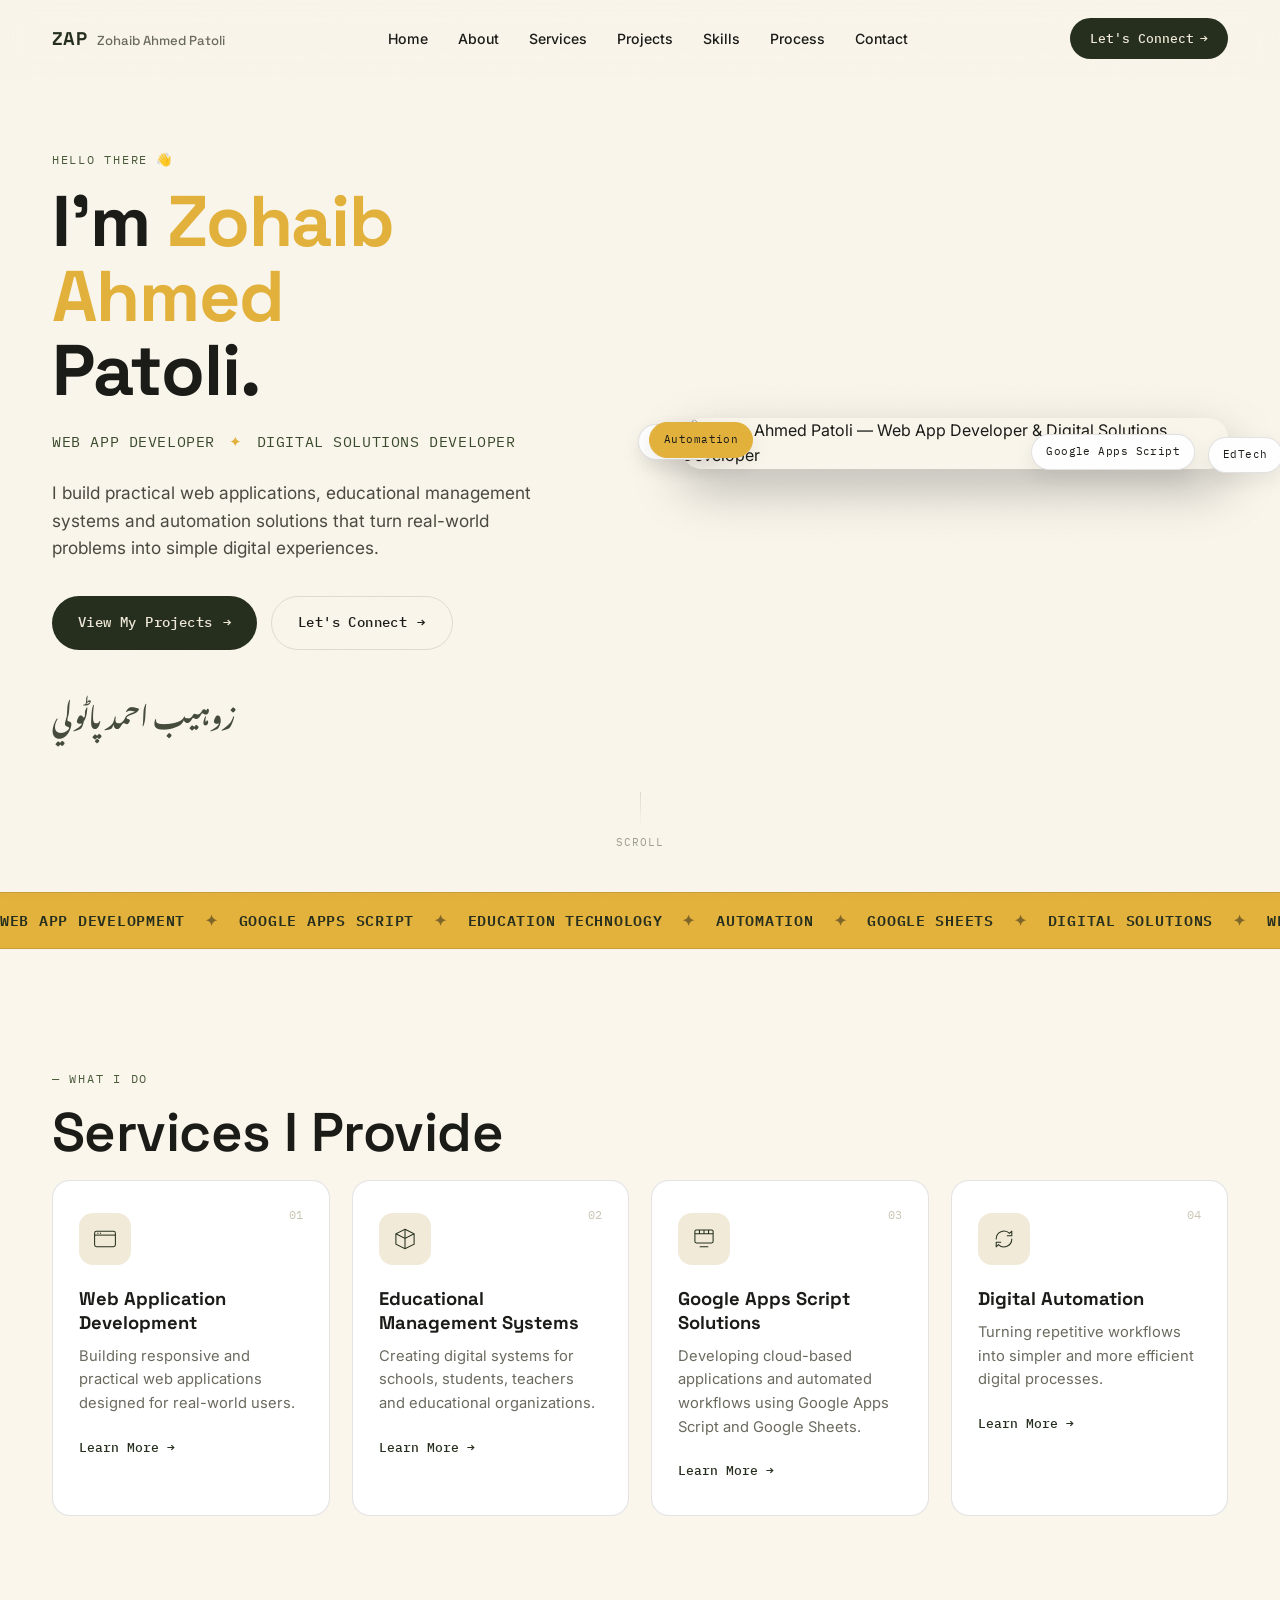
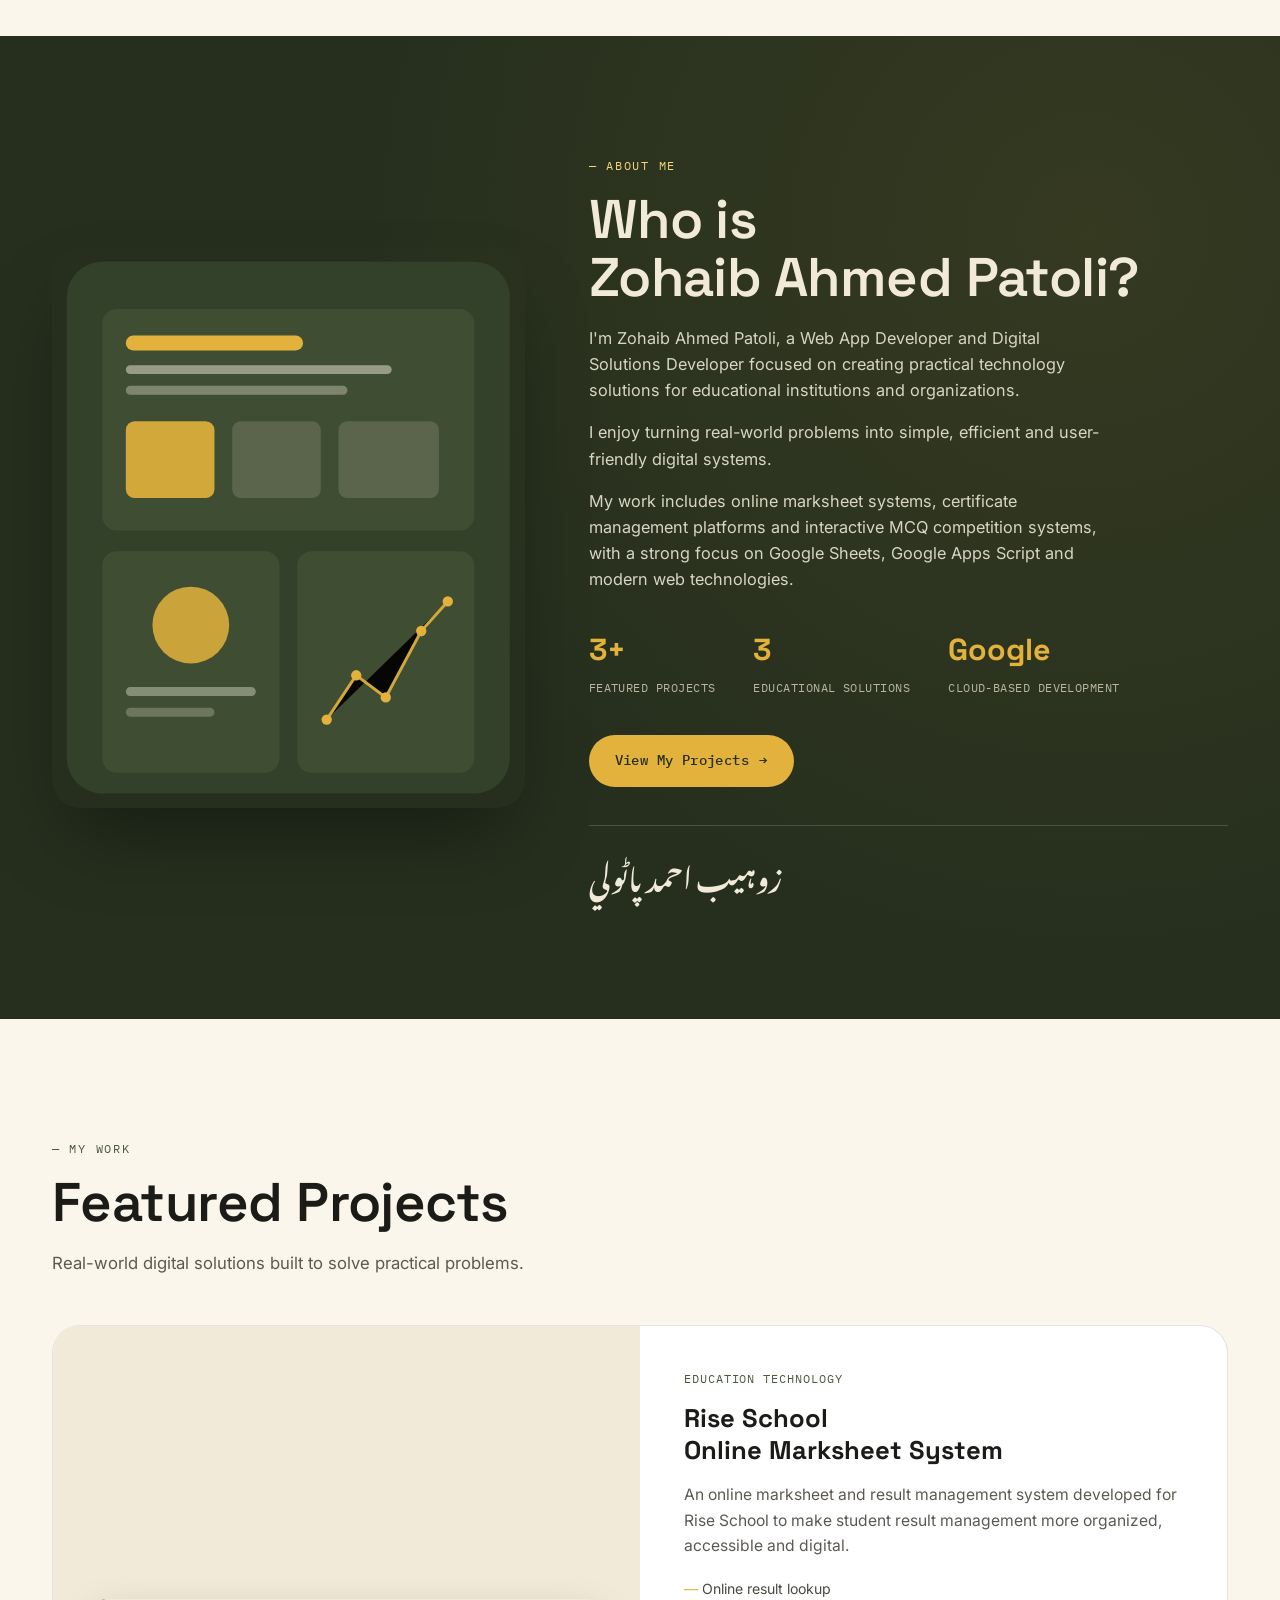
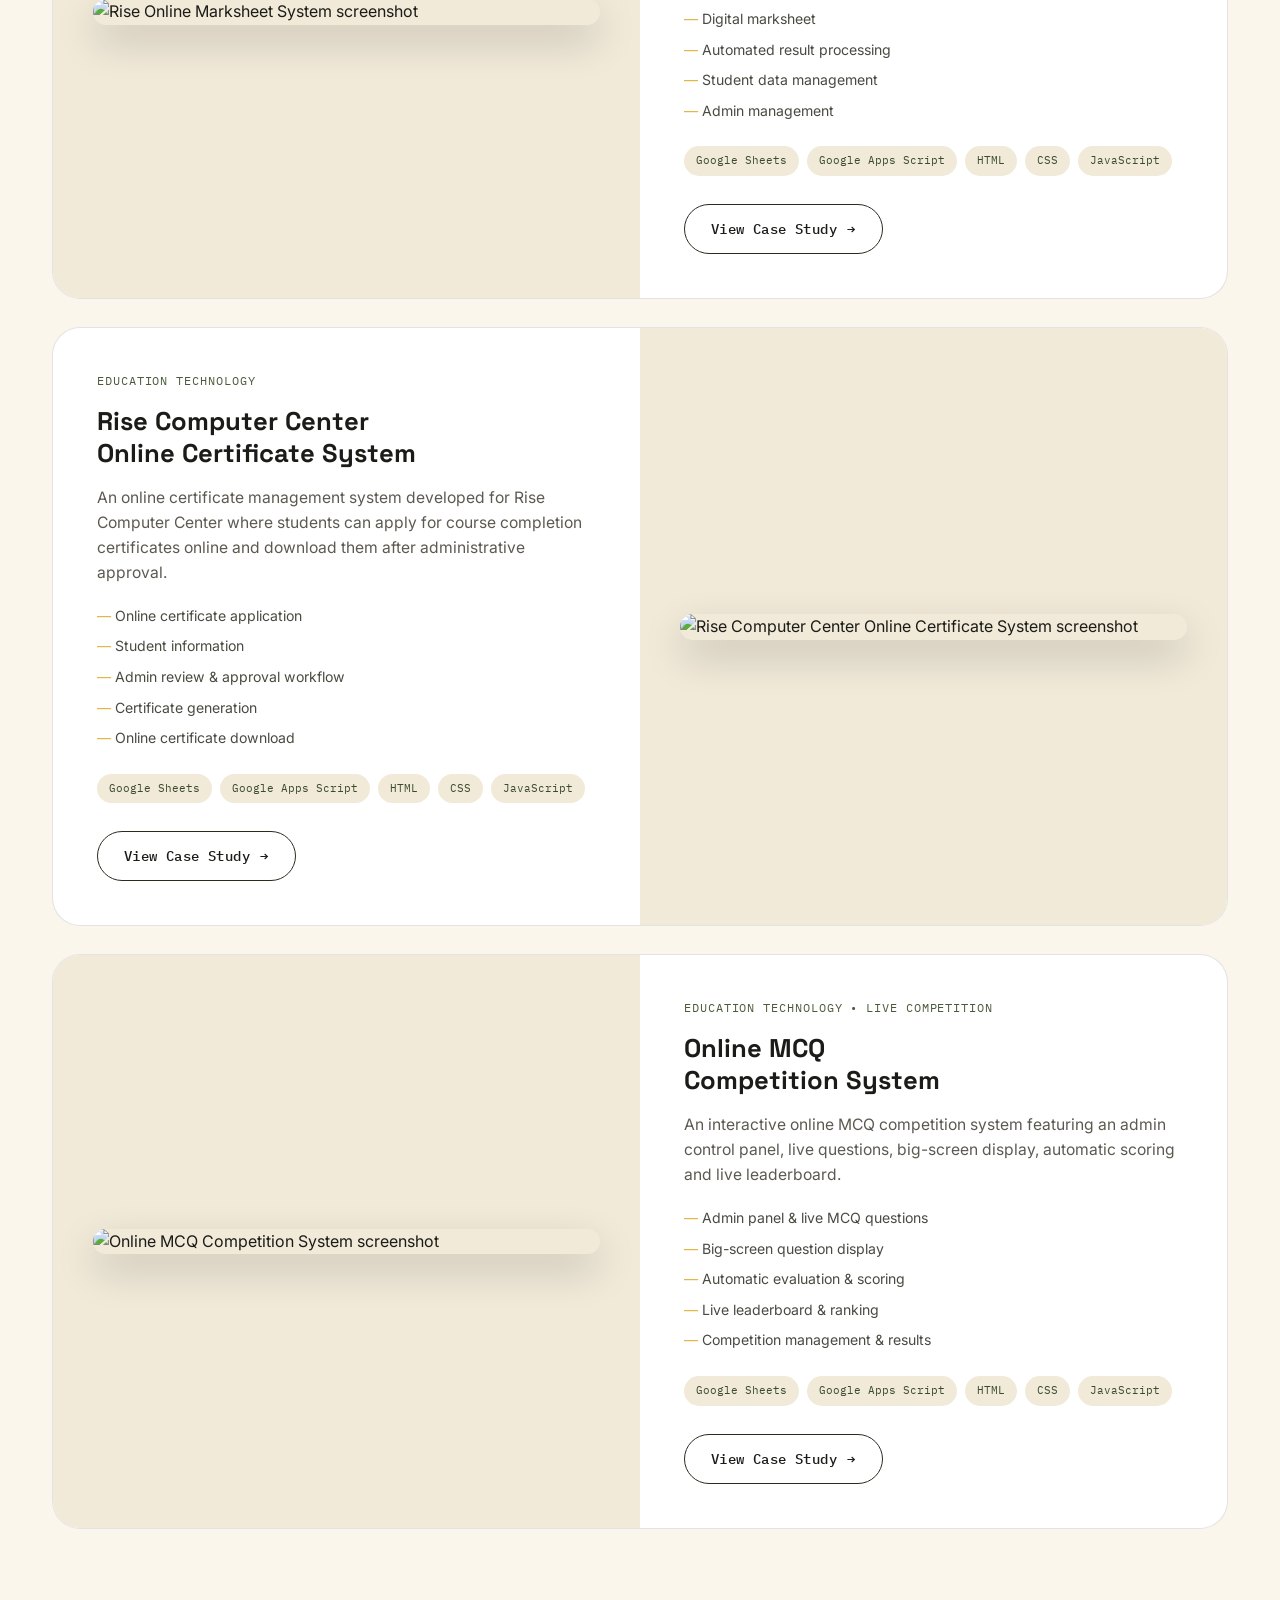
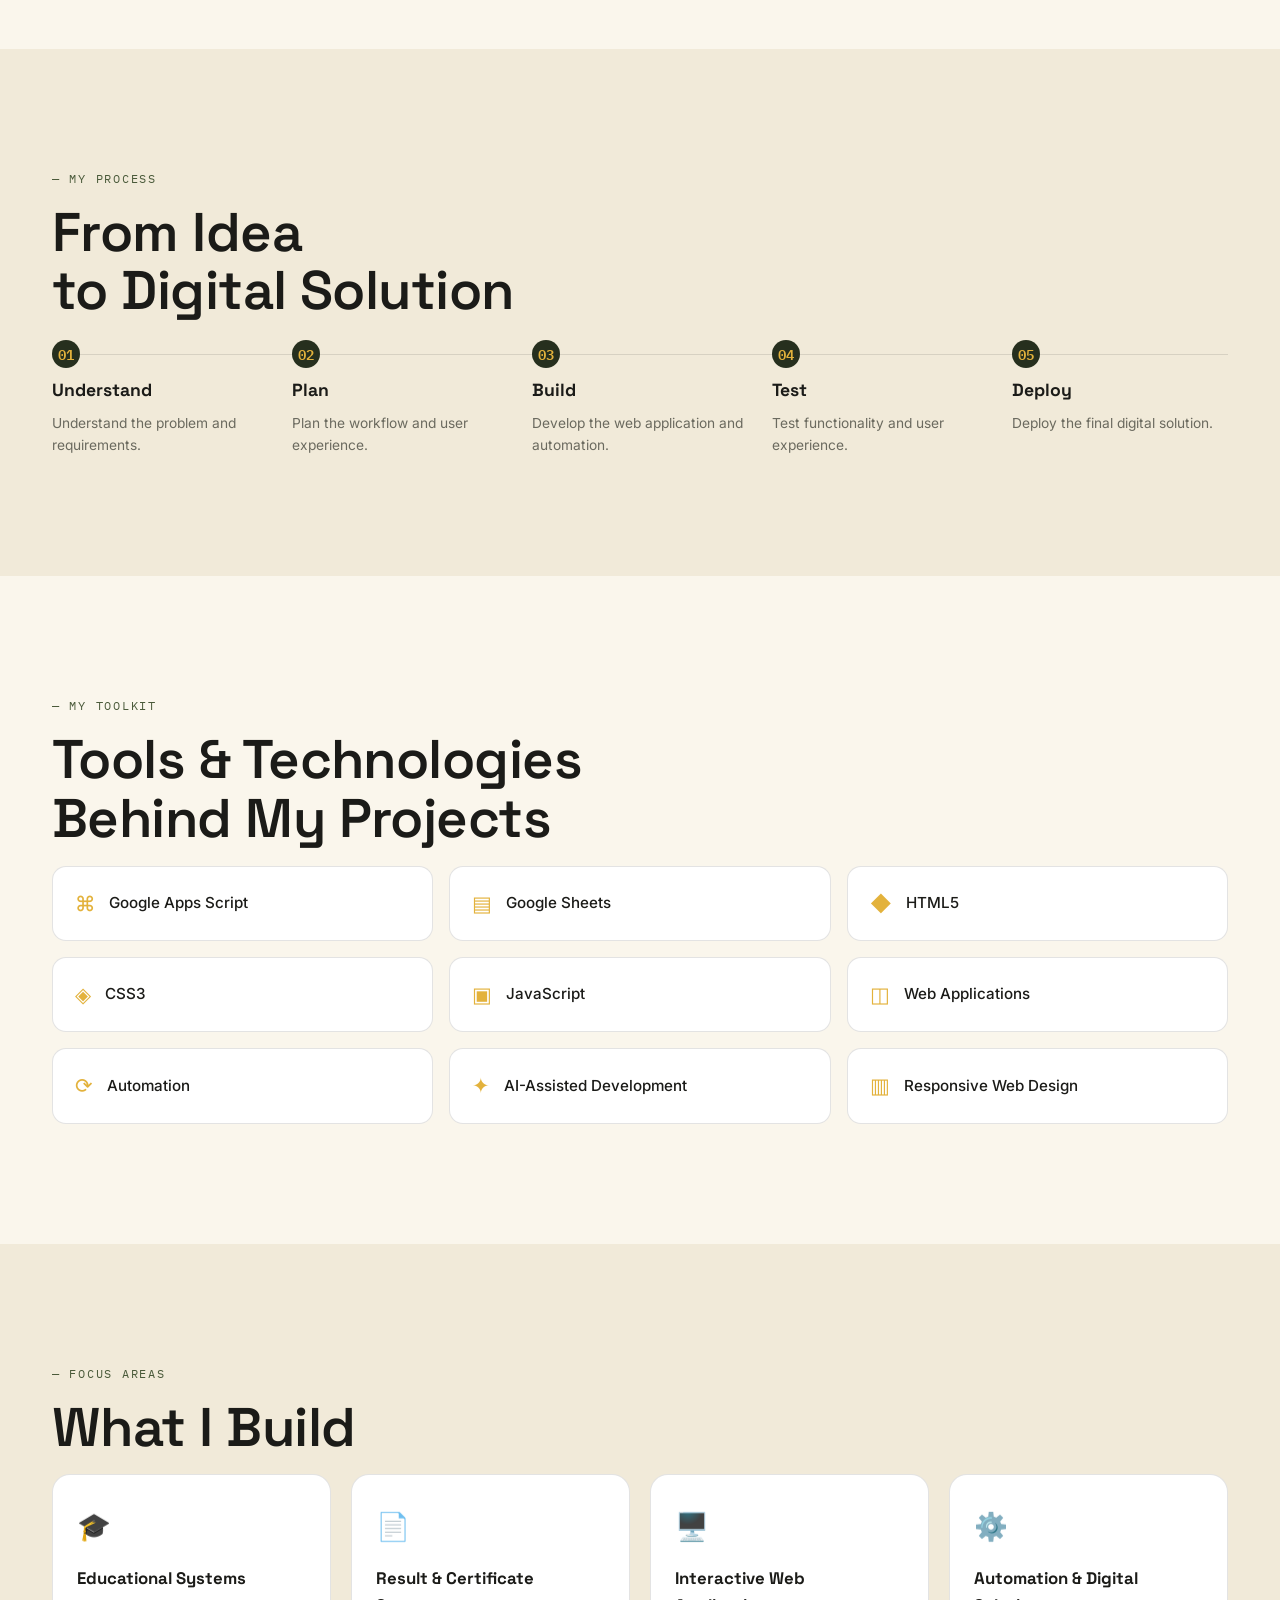
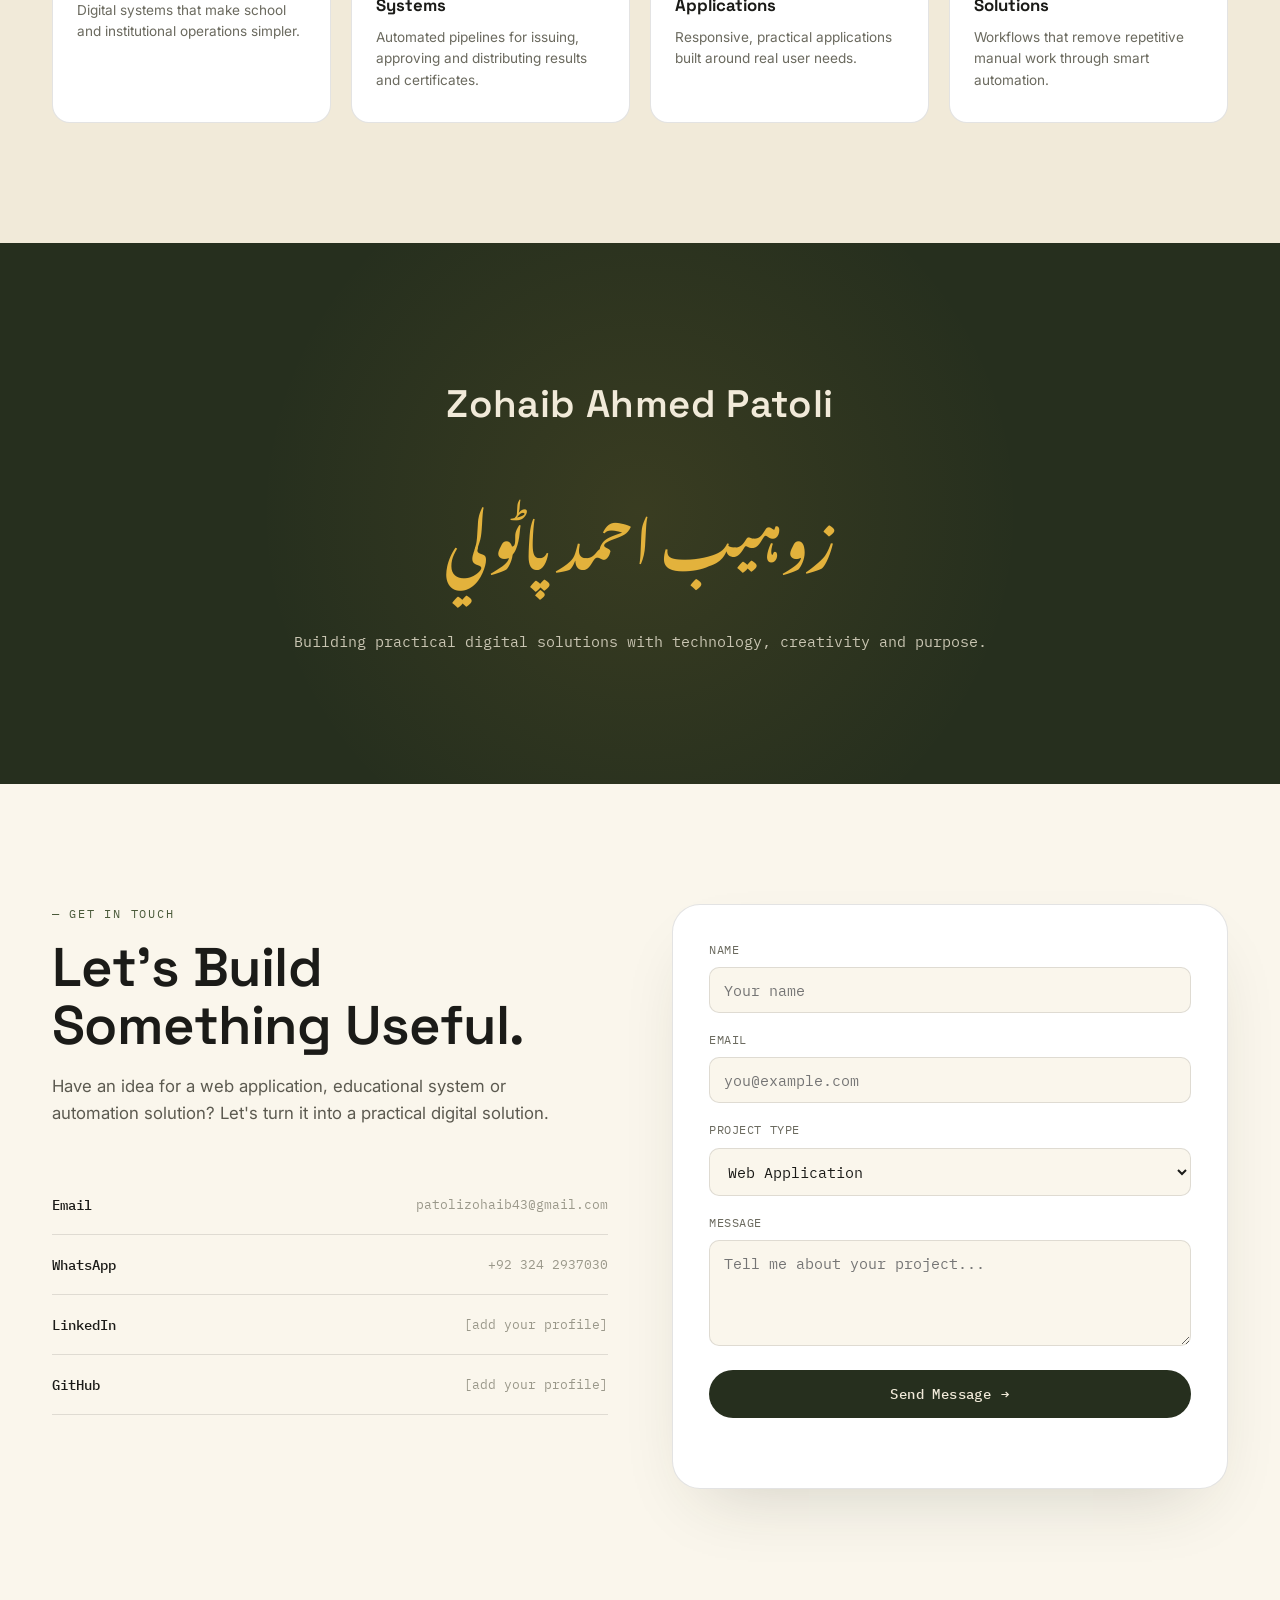
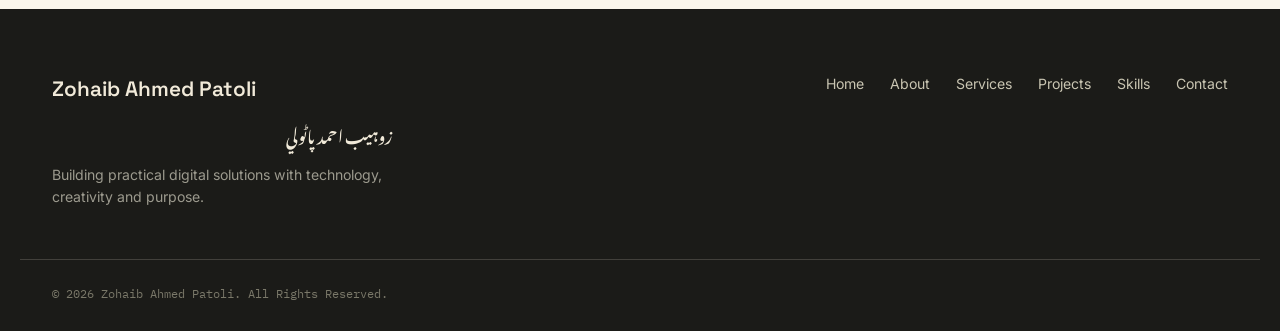
==== index-4.html @ 550f015f "Add files via upload" ====
<!DOCTYPE html>
<html lang="en">
<head>
<meta charset="UTF-8">
<meta name="viewport" content="width=device-width, initial-scale=1.0">
<title>Zohaib Ahmed Patoli | Web App Developer &amp; Digital Solutions</title>
<meta name="description" content="Portfolio of Zohaib Ahmed Patoli — Web App Developer specializing in Google Apps Script, Google Sheets, automation and practical educational digital solutions.">
<meta property="og:title" content="Zohaib Ahmed Patoli | Web App Developer & Digital Solutions">
<meta property="og:description" content="Practical web applications, educational management systems and automation solutions.">
<meta property="og:type" content="website">
<link rel="icon" href="data:image/svg+xml,<svg xmlns=%22http://www.w3.org/2000/svg%22 viewBox=%220 0 100 100%22><rect width=%22100%22 height=%22100%22 rx=%2222%22 fill=%22%23262F1E%22/><text x=%2250%22 y=%2266%22 font-size=%2250%22 fill=%22%23E3B23C%22 text-anchor=%22middle%22 font-family=%22Georgia%22>Z</text></svg>">
<link rel="preconnect" href="https://fonts.googleapis.com">
<link rel="preconnect" href="https://fonts.gstatic.com" crossorigin>
<link href="https://fonts.googleapis.com/css2?family=Space+Grotesk:wght@400;500;600;700&family=Inter:wght@400;500;600;700&family=IBM+Plex+Mono:wght@400;500;600&family=Noto+Nastaliq+Urdu:wght@400;600;700&display=swap" rel="stylesheet">
<link rel="stylesheet" href="styles.css">
</head>
<body>

<div class="grain"></div>
<div class="cursor-dot" id="cursorDot"></div>

<!-- ============ NAV ============ -->
<nav class="nav" id="nav">
  <div class="nav-inner">
    <a href="#home" class="nav-logo">
      <span class="nav-logo-mark">ZAP</span>
      <span class="nav-logo-full">Zohaib&nbsp;Ahmed&nbsp;Patoli</span>
    </a>
    <ul class="nav-links" id="navLinks">
      <li><a href="#home">Home</a></li>
      <li><a href="#about">About</a></li>
      <li><a href="#services">Services</a></li>
      <li><a href="#projects">Projects</a></li>
      <li><a href="#skills">Skills</a></li>
      <li><a href="#process">Process</a></li>
      <li><a href="#contact">Contact</a></li>
    </ul>
    <a href="#contact" class="nav-cta">Let's Connect <span class="arrow">→</span></a>
    <button class="nav-burger" id="navBurger" aria-label="Open menu" aria-expanded="false">
      <span></span><span></span><span></span>
    </button>
  </div>
  <div class="nav-mobile" id="navMobile">
    <a href="#home">Home</a>
    <a href="#about">About</a>
    <a href="#services">Services</a>
    <a href="#projects">Projects</a>
    <a href="#skills">Skills</a>
    <a href="#process">Process</a>
    <a href="#contact">Contact</a>
    <a href="#contact" class="nav-mobile-cta">Let's Connect →</a>
  </div>
</nav>

<!-- ============ HERO ============ -->
<header class="hero" id="home">
  <div class="hero-inner">
    <div class="hero-left" data-reveal>
      <p class="eyebrow">Hello there <span class="wave">👋</span></p>
      <h1 class="hero-title">
        I'm <span class="hl">Zohaib</span> <span class="hl">Ahmed</span><br>
        Patoli.
      </h1>
      <p class="hero-role">
        <span>Web App Developer</span>
        <span class="dot">✦</span>
        <span>Digital Solutions Developer</span>
      </p>
      <p class="hero-desc">I build practical web applications, educational management systems and automation solutions that turn real-world problems into simple digital experiences.</p>

      <div class="hero-actions">
        <a href="#projects" class="btn btn-dark">View My Projects <span class="arrow">→</span></a>
        <a href="#contact" class="btn btn-ghost">Let's Connect <span class="arrow">→</span></a>
      </div>

      <div class="hero-signature">
        <span class="urdu">زوہیب احمد پاڻولي</span>
      </div>
    </div>

    <div class="hero-right" data-reveal>
      <div class="hero-visual" style="position:relative;">
        <img src="images/banner.jpg" alt="Zohaib Ahmed Patoli — Web App Developer &amp; Digital Solutions Developer"
             style="width:100%; height:auto; border-radius:20px; box-shadow:0 20px 50px rgba(0,0,0,0.25); display:block;">

        <span class="float-label fl-1">Web App</span>
        <span class="float-label fl-2">Automation</span>
        <span class="float-label fl-3">EdTech</span>
        <span class="float-label fl-4">Google Apps Script</span>
      </div>
    </div>
  </div>

  <div class="scroll-cue" aria-hidden="true">
    <span></span>
    <p>Scroll</p>
  </div>
</header>

<!-- ============ MARQUEE ============ -->
<div class="marquee">
  <div class="marquee-track">
    <span>WEB APP DEVELOPMENT</span><span class="sep">✦</span>
    <span>GOOGLE APPS SCRIPT</span><span class="sep">✦</span>
    <span>EDUCATION TECHNOLOGY</span><span class="sep">✦</span>
    <span>AUTOMATION</span><span class="sep">✦</span>
    <span>GOOGLE SHEETS</span><span class="sep">✦</span>
    <span>DIGITAL SOLUTIONS</span><span class="sep">✦</span>
    <span>WEB APP DEVELOPMENT</span><span class="sep">✦</span>
    <span>GOOGLE APPS SCRIPT</span><span class="sep">✦</span>
    <span>EDUCATION TECHNOLOGY</span><span class="sep">✦</span>
    <span>AUTOMATION</span><span class="sep">✦</span>
    <span>GOOGLE SHEETS</span><span class="sep">✦</span>
    <span>DIGITAL SOLUTIONS</span><span class="sep">✦</span>
  </div>
</div>

<!-- ============ SERVICES ============ -->
<section class="section" id="services">
  <div class="container">
    <p class="eyebrow" data-reveal>— What I Do</p>
    <h2 class="section-title" data-reveal>Services I Provide</h2>

    <div class="services-grid">
      <article class="service-card" data-reveal>
        <span class="service-num">01</span>
        <div class="service-icon" aria-hidden="true">
          <svg viewBox="0 0 40 40" fill="none"><rect x="4" y="8" width="32" height="24" rx="3" stroke="currentColor" stroke-width="1.6"/><path d="M4 14h32" stroke="currentColor" stroke-width="1.6"/><circle cx="9" cy="11" r="1" fill="currentColor"/><circle cx="13" cy="11" r="1" fill="currentColor"/></svg>
        </div>
        <h3>Web Application Development</h3>
        <p>Building responsive and practical web applications designed for real-world users.</p>
        <a href="#projects" class="card-link">Learn More <span class="arrow">→</span></a>
      </article>

      <article class="service-card" data-reveal>
        <span class="service-num">02</span>
        <div class="service-icon" aria-hidden="true">
          <svg viewBox="0 0 40 40" fill="none"><path d="M20 5 34 12v16L20 35 6 28V12L20 5Z" stroke="currentColor" stroke-width="1.6"/><path d="M20 5v30M6 12l14 7 14-7" stroke="currentColor" stroke-width="1.6"/></svg>
        </div>
        <h3>Educational Management Systems</h3>
        <p>Creating digital systems for schools, students, teachers and educational organizations.</p>
        <a href="#projects" class="card-link">Learn More <span class="arrow">→</span></a>
      </article>

      <article class="service-card" data-reveal>
        <span class="service-num">03</span>
        <div class="service-icon" aria-hidden="true">
          <svg viewBox="0 0 40 40" fill="none"><rect x="6" y="6" width="28" height="20" rx="2" stroke="currentColor" stroke-width="1.6"/><path d="M6 12h28M13 6v6M20 6v6M27 6v6" stroke="currentColor" stroke-width="1.6"/><path d="M14 32h12" stroke="currentColor" stroke-width="1.6" stroke-linecap="round"/></svg>
        </div>
        <h3>Google Apps Script Solutions</h3>
        <p>Developing cloud-based applications and automated workflows using Google Apps Script and Google Sheets.</p>
        <a href="#projects" class="card-link">Learn More <span class="arrow">→</span></a>
      </article>

      <article class="service-card" data-reveal>
        <span class="service-num">04</span>
        <div class="service-icon" aria-hidden="true">
          <svg viewBox="0 0 40 40" fill="none"><path d="M8 20a12 12 0 0 1 20.5-8.5L32 8M32 8v7h-7" stroke="currentColor" stroke-width="1.6" stroke-linecap="round" stroke-linejoin="round"/><path d="M32 20a12 12 0 0 1-20.5 8.5L8 32M8 32v-7h7" stroke="currentColor" stroke-width="1.6" stroke-linecap="round" stroke-linejoin="round"/></svg>
        </div>
        <h3>Digital Automation</h3>
        <p>Turning repetitive workflows into simpler and more efficient digital processes.</p>
        <a href="#projects" class="card-link">Learn More <span class="arrow">→</span></a>
      </article>
    </div>
  </div>
</section>

<!-- ============ ABOUT ============ -->
<section class="about" id="about">
  <div class="container about-inner">
    <div class="about-visual" data-reveal>
      <div class="about-visual-frame">
        <svg viewBox="0 0 320 380" class="about-illustration" aria-hidden="true">
          <rect x="10" y="10" width="300" height="360" rx="24" fill="#33402A"/>
          <rect x="34" y="42" width="252" height="150" rx="10" fill="#3F4E33"/>
          <rect x="50" y="60" width="120" height="10" rx="5" fill="#E3B23C"/>
          <rect x="50" y="80" width="180" height="6" rx="3" fill="#F1EAD9" opacity="0.5"/>
          <rect x="50" y="94" width="150" height="6" rx="3" fill="#F1EAD9" opacity="0.35"/>
          <rect x="50" y="118" width="60" height="52" rx="6" fill="#E3B23C" opacity="0.9"/>
          <rect x="122" y="118" width="60" height="52" rx="6" fill="#F1EAD9" opacity="0.15"/>
          <rect x="194" y="118" width="68" height="52" rx="6" fill="#F1EAD9" opacity="0.15"/>
          <rect x="34" y="206" width="120" height="150" rx="10" fill="#3F4E33"/>
          <circle cx="94" cy="256" r="26" fill="#E3B23C" opacity="0.85"/>
          <rect x="50" y="298" width="88" height="6" rx="3" fill="#F1EAD9" opacity="0.4"/>
          <rect x="50" y="312" width="60" height="6" rx="3" fill="#F1EAD9" opacity="0.25"/>
          <rect x="166" y="206" width="120" height="150" rx="10" fill="#3F4E33"/>
          <g stroke="#E3B23C" stroke-width="2" opacity="0.9">
            <path d="M186 320 L206 290 L226 305 L250 260 L268 240"/>
          </g>
          <circle cx="186" cy="320" r="3.5" fill="#E3B23C"/>
          <circle cx="206" cy="290" r="3.5" fill="#E3B23C"/>
          <circle cx="226" cy="305" r="3.5" fill="#E3B23C"/>
          <circle cx="250" cy="260" r="3.5" fill="#E3B23C"/>
          <circle cx="268" cy="240" r="3.5" fill="#E3B23C"/>
        </svg>
      </div>
    </div>

    <div class="about-content" data-reveal>
      <p class="eyebrow eyebrow--light">— About Me</p>
      <h2 class="section-title section-title--light">Who is<br>Zohaib Ahmed Patoli?</h2>
      <p class="about-text">I'm Zohaib Ahmed Patoli, a Web App Developer and Digital Solutions Developer focused on creating practical technology solutions for educational institutions and organizations.</p>
      <p class="about-text">I enjoy turning real-world problems into simple, efficient and user-friendly digital systems.</p>
      <p class="about-text">My work includes online marksheet systems, certificate management platforms and interactive MCQ competition systems, with a strong focus on Google Sheets, Google Apps Script and modern web technologies.</p>

      <div class="about-stats">
        <div class="stat">
          <span class="stat-num">3+</span>
          <span class="stat-label">Featured Projects</span>
        </div>
        <div class="stat">
          <span class="stat-num">3</span>
          <span class="stat-label">Educational Solutions</span>
        </div>
        <div class="stat">
          <span class="stat-num">Google</span>
          <span class="stat-label">Cloud-Based Development</span>
        </div>
      </div>

      <a href="#projects" class="btn btn-gold">View My Projects <span class="arrow">→</span></a>

      <div class="about-sign">
        <span class="urdu urdu--light">زوہیب احمد پاڻولي</span>
      </div>
    </div>
  </div>
</section>

<!-- ============ PROJECTS ============ -->
<section class="section" id="projects">
  <div class="container">
    <p class="eyebrow" data-reveal>— My Work</p>
    <h2 class="section-title" data-reveal>Featured Projects</h2>
    <p class="section-sub" data-reveal>Real-world digital solutions built to solve practical problems.</p>

    <div class="projects-list">

      <!-- PROJECT 01 -->
      <article class="project-card" data-reveal>
        <div class="project-visual">
          <img src="images/project-marksheet.png" alt="Rise Online Marksheet System screenshot"
             style="width:100%; height:auto; border-radius:14px; box-shadow:0 16px 40px rgba(0,0,0,0.18); display:block;">
        </div>
        <div class="project-info">
          <span class="project-cat">Education Technology</span>
          <h3>Rise School<br>Online Marksheet System</h3>
          <p>An online marksheet and result management system developed for Rise School to make student result management more organized, accessible and digital.</p>
          <ul class="project-features">
            <li>Online result lookup</li>
            <li>Digital marksheet</li>
            <li>Automated result processing</li>
            <li>Student data management</li>
            <li>Admin management</li>
          </ul>
          <div class="tech-badges">
            <span>Google Sheets</span><span>Google Apps Script</span><span>HTML</span><span>CSS</span><span>JavaScript</span>
          </div>
          <button class="btn btn-outline case-study-btn" data-project="marksheet">View Case Study <span class="arrow">→</span></button>
        </div>
      </article>

      <!-- PROJECT 02 -->
      <article class="project-card project-card--reverse" data-reveal>
        <div class="project-visual">
          <img src="images/project-certificate.png" alt="Rise Computer Center Online Certificate System screenshot"
             style="width:100%; height:auto; border-radius:14px; box-shadow:0 16px 40px rgba(0,0,0,0.18); display:block;">
        </div>
        <div class="project-info">
          <span class="project-cat">Education Technology</span>
          <h3>Rise Computer Center<br>Online Certificate System</h3>
          <p>An online certificate management system developed for Rise Computer Center where students can apply for course completion certificates online and download them after administrative approval.</p>
          <ul class="project-features">
            <li>Online certificate application</li>
            <li>Student information</li>
            <li>Admin review &amp; approval workflow</li>
            <li>Certificate generation</li>
            <li>Online certificate download</li>
          </ul>
          <div class="tech-badges">
            <span>Google Sheets</span><span>Google Apps Script</span><span>HTML</span><span>CSS</span><span>JavaScript</span>
          </div>
          <button class="btn btn-outline case-study-btn" data-project="certificate">View Case Study <span class="arrow">→</span></button>
        </div>
      </article>

      <!-- PROJECT 03 -->
      <article class="project-card" data-reveal>
        <div class="project-visual">
          <img src="images/project-mcq.png" alt="Online MCQ Competition System screenshot"
             style="width:100%; height:auto; border-radius:14px; box-shadow:0 16px 40px rgba(0,0,0,0.18); display:block;">
        </div>
        <div class="project-info">
          <span class="project-cat">Education Technology • Live Competition</span>
          <h3>Online MCQ<br>Competition System</h3>
          <p>An interactive online MCQ competition system featuring an admin control panel, live questions, big-screen display, automatic scoring and live leaderboard.</p>
          <ul class="project-features">
            <li>Admin panel &amp; live MCQ questions</li>
            <li>Big-screen question display</li>
            <li>Automatic evaluation &amp; scoring</li>
            <li>Live leaderboard &amp; ranking</li>
            <li>Competition management &amp; results</li>
          </ul>
          <div class="tech-badges">
            <span>Google Sheets</span><span>Google Apps Script</span><span>HTML</span><span>CSS</span><span>JavaScript</span>
          </div>
          <button class="btn btn-outline case-study-btn" data-project="mcq">View Case Study <span class="arrow">→</span></button>
        </div>
      </article>

    </div>
  </div>
</section>

<!-- ============ PROCESS ============ -->
<section class="section section--cream" id="process">
  <div class="container">
    <p class="eyebrow" data-reveal>— My Process</p>
    <h2 class="section-title" data-reveal>From Idea<br>to Digital Solution</h2>

    <div class="timeline">
      <div class="timeline-line" aria-hidden="true"></div>
      <div class="timeline-step" data-reveal>
        <span class="tl-num">01</span>
        <h3>Understand</h3>
        <p>Understand the problem and requirements.</p>
      </div>
      <div class="timeline-step" data-reveal>
        <span class="tl-num">02</span>
        <h3>Plan</h3>
        <p>Plan the workflow and user experience.</p>
      </div>
      <div class="timeline-step" data-reveal>
        <span class="tl-num">03</span>
        <h3>Build</h3>
        <p>Develop the web application and automation.</p>
      </div>
      <div class="timeline-step" data-reveal>
        <span class="tl-num">04</span>
        <h3>Test</h3>
        <p>Test functionality and user experience.</p>
      </div>
      <div class="timeline-step" data-reveal>
        <span class="tl-num">05</span>
        <h3>Deploy</h3>
        <p>Deploy the final digital solution.</p>
      </div>
    </div>
  </div>
</section>

<!-- ============ TOOLKIT ============ -->
<section class="section" id="skills">
  <div class="container">
    <p class="eyebrow" data-reveal>— My Toolkit</p>
    <h2 class="section-title" data-reveal>Tools &amp; Technologies<br>Behind My Projects</h2>

    <div class="tool-grid">
      <div class="tool-card" data-reveal><span class="tool-icon">⌘</span><span>Google Apps Script</span></div>
      <div class="tool-card" data-reveal><span class="tool-icon">▤</span><span>Google Sheets</span></div>
      <div class="tool-card" data-reveal><span class="tool-icon">◆</span><span>HTML5</span></div>
      <div class="tool-card" data-reveal><span class="tool-icon">◈</span><span>CSS3</span></div>
      <div class="tool-card" data-reveal><span class="tool-icon">▣</span><span>JavaScript</span></div>
      <div class="tool-card" data-reveal><span class="tool-icon">◫</span><span>Web Applications</span></div>
      <div class="tool-card" data-reveal><span class="tool-icon">⟳</span><span>Automation</span></div>
      <div class="tool-card" data-reveal><span class="tool-icon">✦</span><span>AI-Assisted Development</span></div>
      <div class="tool-card" data-reveal><span class="tool-icon">▥</span><span>Responsive Web Design</span></div>
    </div>
  </div>
</section>

<!-- ============ WHAT I BUILD ============ -->
<section class="section section--cream" id="build">
  <div class="container">
    <p class="eyebrow" data-reveal>— Focus Areas</p>
    <h2 class="section-title" data-reveal>What I Build</h2>

    <div class="build-grid">
      <div class="build-card" data-reveal>
        <div class="build-icon">🎓</div>
        <h3>Educational Systems</h3>
        <p>Digital systems that make school and institutional operations simpler.</p>
      </div>
      <div class="build-card" data-reveal>
        <div class="build-icon">📄</div>
        <h3>Result &amp; Certificate Systems</h3>
        <p>Automated pipelines for issuing, approving and distributing results and certificates.</p>
      </div>
      <div class="build-card" data-reveal>
        <div class="build-icon">🖥️</div>
        <h3>Interactive Web Applications</h3>
        <p>Responsive, practical applications built around real user needs.</p>
      </div>
      <div class="build-card" data-reveal>
        <div class="build-icon">⚙️</div>
        <h3>Automation &amp; Digital Solutions</h3>
        <p>Workflows that remove repetitive manual work through smart automation.</p>
      </div>
    </div>
  </div>
</section>

<!-- ============ PERSONAL BRANDING ============ -->
<section class="branding">
  <div class="container branding-inner" data-reveal>
    <p class="branding-name">Zohaib Ahmed Patoli</p>
    <p class="urdu urdu--brand">زوہیب احمد پاڻولي</p>
    <p class="branding-tagline">Building practical digital solutions with technology, creativity and purpose.</p>
  </div>
</section>

<!-- ============ CONTACT ============ -->
<section class="section" id="contact">
  <div class="container contact-inner">
    <div class="contact-left" data-reveal>
      <p class="eyebrow">— Get in Touch</p>
      <h2 class="section-title">Let's Build<br>Something Useful.</h2>
      <p class="section-sub">Have an idea for a web application, educational system or automation solution? Let's turn it into a practical digital solution.</p>

      <div class="contact-channels">
        <a href="mailto:patolizohaib43@gmail.com" class="channel">Email <span class="channel-value">patolizohaib43@gmail.com</span></a>
        <a href="https://wa.me/923242937030" target="_blank" rel="noopener" class="channel">WhatsApp <span class="channel-value">+92 324 2937030</span></a>
        <a href="#" class="channel">LinkedIn <span class="channel-value">[add your profile]</span></a>
        <a href="#" class="channel">GitHub <span class="channel-value">[add your profile]</span></a>
      </div>
    </div>

    <form class="contact-form" data-reveal id="contactForm">
      <label>Name
        <input type="text" name="name" placeholder="Your name" required>
      </label>
      <label>Email
        <input type="email" name="email" placeholder="you@example.com" required>
      </label>
      <label>Project Type
        <select name="projectType">
          <option>Web Application</option>
          <option>Educational System</option>
          <option>Automation</option>
          <option>Google Apps Script</option>
          <option>Custom Digital Solution</option>
          <option>Other</option>
        </select>
      </label>
      <label>Message
        <textarea name="message" rows="4" placeholder="Tell me about your project..." required></textarea>
      </label>
      <button type="submit" class="btn btn-dark btn-full">Send Message <span class="arrow">→</span></button>
      <p class="form-note" id="formNote"></p>
    </form>
  </div>
</section>

<!-- ============ FOOTER ============ -->
<footer class="footer">
  <div class="container footer-inner">
    <div class="footer-brand">
      <p class="footer-name">Zohaib Ahmed Patoli</p>
      <p class="urdu urdu--light">زوہیب احمد پاڻولي</p>
      <p class="footer-tagline">Building practical digital solutions with technology, creativity and purpose.</p>
    </div>
    <nav class="footer-nav">
      <a href="#home">Home</a>
      <a href="#about">About</a>
      <a href="#services">Services</a>
      <a href="#projects">Projects</a>
      <a href="#skills">Skills</a>
      <a href="#contact">Contact</a>
    </nav>
  </div>
  <div class="container footer-bottom">
    <p>© 2026 Zohaib Ahmed Patoli. All Rights Reserved.</p>
  </div>
</footer>

<!-- ============ PROJECT MODAL ============ -->
<div class="modal-overlay" id="modalOverlay">
  <div class="modal" id="modal" role="dialog" aria-modal="true">
    <button class="modal-close" id="modalClose" aria-label="Close case study">✕</button>
    <div class="modal-content" id="modalContent"></div>
  </div>
</div>

<script src="script.js"></script>
</body>
</html>
---- styles.css ----
/* =========================================================
   ZOHAIB AHMED PATOLI — PORTFOLIO
   Design tokens
   ========================================================= */
:root{
  --bg:            #FAF6EC;
  --cream:         #F1EAD9;
  --olive:         #262F1E;
  --olive-2:       #3A4A2C;
  --olive-3:       #4A5A3A;
  --gold:          #E3B23C;
  --gold-light:    #F3D67A;
  --charcoal:      #1B1B18;
  --line:          rgba(27,27,24,0.12);
  --line-light:    rgba(241,234,217,0.18);

  --font-display:  'Space Grotesk', sans-serif;
  --font-body:     'Inter', sans-serif;
  --font-mono:     'IBM Plex Mono', monospace;
  --font-urdu:     'Noto Nastaliq Urdu', serif;

  --container: 1240px;
  --radius-lg: 28px;
  --radius-md: 18px;
  --radius-sm: 10px;

  --ease: cubic-bezier(.16,.8,.24,1);
}

*,*::before,*::after{ box-sizing:border-box; }
html{ scroll-behavior:smooth; }
@media (prefers-reduced-motion: reduce){
  html{ scroll-behavior:auto; }
  *{ animation-duration:0.01ms !important; animation-iteration-count:1 !important; transition-duration:0.01ms !important; scroll-behavior:auto !important; }
}

body{
  margin:0;
  background:var(--bg);
  color:var(--charcoal);
  font-family:var(--font-body);
  font-size:16px;
  line-height:1.6;
  -webkit-font-smoothing:antialiased;
  overflow-x:hidden;
}

img,svg{ max-width:100%; display:block; }
a{ color:inherit; text-decoration:none; }
ul{ list-style:none; margin:0; padding:0; }
button{ font-family:inherit; cursor:pointer; background:none; border:none; }
input,textarea,select{ font-family:inherit; font-size:0.95rem; }

.container{
  max-width:var(--container);
  margin:0 auto;
  padding:0 32px;
}

::selection{ background:var(--gold); color:var(--olive); }

/* focus visibility */
a:focus-visible, button:focus-visible, input:focus-visible, textarea:focus-visible, select:focus-visible{
  outline:2px solid var(--gold);
  outline-offset:3px;
  border-radius:4px;
}

/* subtle grain overlay for premium texture */
.grain{
  position:fixed; inset:0; pointer-events:none; z-index:9999;
  opacity:0.035;
  background-image:url("data:image/svg+xml,%3Csvg xmlns='http://www.w3.org/2000/svg' width='120' height='120'%3E%3Cfilter id='n'%3E%3CfeTurbulence type='fractalNoise' baseFrequency='0.9' numOctaves='2' stitchTiles='stitch'/%3E%3C/filter%3E%3Crect width='100%25' height='100%25' filter='url(%23n)'/%3E%3C/svg%3E");
  mix-blend-mode:multiply;
}

.urdu{
  font-family:var(--font-urdu);
  font-weight:600;
  direction:rtl;
  color:var(--olive);
}
.urdu--light{ color:var(--cream); }
.urdu--brand{ color:var(--gold); font-size:clamp(2rem, 6vw, 3.6rem); line-height:1.4; }

.eyebrow{
  font-family:var(--font-mono);
  font-size:0.78rem;
  letter-spacing:0.14em;
  text-transform:uppercase;
  color:var(--olive-3);
  margin:0 0 14px;
  display:flex;
  align-items:center;
  gap:8px;
}
.eyebrow--light{ color:var(--gold-light); }

.wave{ display:inline-block; animation:wave 2.4s ease-in-out infinite; transform-origin:70% 70%; }
@keyframes wave{
  0%,60%,100%{ transform:rotate(0deg); }
  10%{ transform:rotate(14deg); }
  20%{ transform:rotate(-8deg); }
  30%{ transform:rotate(14deg); }
  40%{ transform:rotate(-4deg); }
}

.section-title{
  font-family:var(--font-display);
  font-weight:600;
  font-size:clamp(2.1rem, 4.6vw, 3.4rem);
  line-height:1.08;
  letter-spacing:-0.01em;
  margin:0 0 18px;
  color:var(--charcoal);
}
.section-title--light{ color:var(--cream); }
.section-sub{
  font-size:1.05rem;
  color:#5C5A50;
  max-width:520px;
  margin:0 0 48px;
}

.arrow{ display:inline-block; transition:transform 0.3s var(--ease); }
a:hover .arrow, button:hover .arrow{ transform:translateX(4px); }

/* Buttons */
.btn{
  display:inline-flex;
  align-items:center;
  gap:10px;
  padding:15px 26px;
  border-radius:100px;
  font-family:var(--font-mono);
  font-size:0.85rem;
  letter-spacing:0.03em;
  font-weight:500;
  transition:transform 0.35s var(--ease), background 0.3s, color 0.3s, box-shadow 0.3s;
  white-space:nowrap;
}
.btn-dark{ background:var(--olive); color:var(--cream); }
.btn-dark:hover{ background:var(--charcoal); transform:translateY(-2px); box-shadow:0 10px 24px rgba(38,47,30,0.28); }
.btn-ghost{ background:transparent; color:var(--charcoal); border:1.5px solid var(--line); }
.btn-ghost:hover{ border-color:var(--charcoal); transform:translateY(-2px); }
.btn-gold{ background:var(--gold); color:var(--olive); margin-top:8px; }
.btn-gold:hover{ background:var(--gold-light); transform:translateY(-2px); box-shadow:0 10px 24px rgba(227,178,60,0.35); }
.btn-outline{ background:transparent; color:var(--charcoal); border:1.5px solid var(--olive); }
.btn-outline:hover{ background:var(--olive); color:var(--cream); }
.btn-full{ width:100%; justify-content:center; margin-top:6px; }

/* =========================================================
   NAV
   ========================================================= */
.nav{
  position:sticky; top:0; z-index:500;
  width:100%;
  padding:18px 0;
  background:rgba(250,246,236,0.7);
  backdrop-filter:blur(14px);
  -webkit-backdrop-filter:blur(14px);
  border-bottom:1px solid transparent;
  transition:padding 0.35s var(--ease), background 0.35s, border-color 0.35s, box-shadow 0.35s;
}
.nav.scrolled{
  padding:11px 0;
  background:rgba(250,246,236,0.92);
  border-bottom-color:var(--line);
  box-shadow:0 6px 24px rgba(27,27,24,0.05);
}
.nav-inner{
  max-width:var(--container);
  margin:0 auto;
  padding:0 32px;
  display:flex;
  align-items:center;
  justify-content:space-between;
  gap:24px;
}
.nav-logo{ display:flex; align-items:baseline; gap:10px; font-family:var(--font-display); }
.nav-logo-mark{ font-weight:700; font-size:1.15rem; letter-spacing:0.02em; color:var(--olive); }
.nav-logo-full{ font-size:0.82rem; color:#6b6a5f; font-weight:500; }
@media (max-width:880px){ .nav-logo-full{ display:none; } }

.nav-links{ display:flex; align-items:center; gap:30px; }
.nav-links a{
  font-size:0.88rem; font-weight:500; color:var(--charcoal);
  position:relative; padding:4px 0;
}
.nav-links a::after{
  content:''; position:absolute; left:0; bottom:0; width:0; height:1.5px;
  background:var(--gold); transition:width 0.3s var(--ease);
}
.nav-links a:hover::after{ width:100%; }

.nav-cta{
  font-family:var(--font-mono); font-size:0.82rem; font-weight:500;
  display:flex; align-items:center; gap:6px;
  padding:10px 20px; border-radius:100px;
  background:var(--olive); color:var(--cream);
  transition:background 0.3s, transform 0.3s var(--ease);
}
.nav-cta:hover{ background:var(--charcoal); transform:translateY(-2px); }

.nav-burger{ display:none; flex-direction:column; gap:5px; width:26px; padding:6px 0; }
.nav-burger span{ height:2px; width:100%; background:var(--charcoal); border-radius:2px; transition:transform 0.3s var(--ease), opacity 0.3s; }
.nav-burger.open span:nth-child(1){ transform:translateY(7px) rotate(45deg); }
.nav-burger.open span:nth-child(2){ opacity:0; }
.nav-burger.open span:nth-child(3){ transform:translateY(-7px) rotate(-45deg); }

.nav-mobile{
  display:none; flex-direction:column; gap:2px;
  max-height:0; overflow:hidden;
  transition:max-height 0.4s var(--ease);
  background:var(--bg);
}
.nav-mobile.open{ max-height:520px; border-top:1px solid var(--line); }
.nav-mobile a{ padding:16px 32px; font-size:1rem; border-bottom:1px solid var(--line); }
.nav-mobile-cta{ color:var(--olive); font-weight:600; }

@media (max-width:880px){
  .nav-links{ display:none; }
  .nav-cta{ display:none; }
  .nav-burger{ display:flex; }
  .nav-mobile{ display:flex; }
}

/* =========================================================
   HERO
   ========================================================= */
.hero{
  position:relative;
  padding:72px 0 40px;
  overflow:hidden;
}
.hero-inner{
  max-width:var(--container);
  margin:0 auto;
  padding:0 32px;
  display:grid;
  grid-template-columns:1.05fr 1fr;
  gap:56px;
  align-items:center;
}
.hero-title{
  font-family:var(--font-display);
  font-weight:700;
  font-size:clamp(2.6rem, 5.6vw, 4.6rem);
  line-height:1.04;
  letter-spacing:-0.015em;
  margin:0 0 22px;
}
.hero-title .hl{
  color:var(--gold);
  position:relative;
}
.hero-role{
  display:flex; align-items:center; gap:14px; flex-wrap:wrap;
  font-family:var(--font-mono);
  font-size:0.92rem;
  letter-spacing:0.04em;
  text-transform:uppercase;
  color:var(--olive-2);
  margin:0 0 26px;
}
.hero-role .dot{ color:var(--gold); }
.hero-desc{
  font-size:1.08rem;
  color:#4B4A41;
  max-width:480px;
  margin:0 0 34px;
}
.hero-actions{ display:flex; flex-wrap:wrap; gap:14px; margin-bottom:40px; }
.hero-signature .urdu{ font-size:1.7rem; opacity:0.85; }

/* hero visual */
.hero-right{ position:relative; }
.hero-visual{ position:relative; }

.seal-hero{
  position:absolute;
  top:-46px; right:-10px;
  width:118px; height:118px;
  z-index:3;
}
.seal{
  display:flex; align-items:center; justify-content:center;
  border-radius:50%;
  background:var(--olive);
  box-shadow:0 12px 30px rgba(38,47,30,0.35);
}
.seal-ring{ position:absolute; inset:0; animation:spin 22s linear infinite; }
.seal-ring text{ font-family:var(--font-mono); }
.seal-center{
  font-family:var(--font-urdu);
  color:var(--gold);
  font-size:1.5rem;
  font-weight:700;
  direction:rtl;
}
@keyframes spin{ to{ transform:rotate(360deg); } }

.browser-mock{
  background:#fff;
  border-radius:var(--radius-lg);
  box-shadow:0 30px 70px -20px rgba(38,47,30,0.28), 0 2px 0 rgba(27,27,24,0.03);
  border:1px solid var(--line);
  overflow:hidden;
  transform:rotate(1.2deg);
  transition:transform 0.5s var(--ease);
}
.browser-mock:hover{ transform:rotate(0deg) translateY(-4px); }
.browser-bar{
  display:flex; align-items:center; gap:8px;
  padding:12px 16px;
  background:var(--cream);
  border-bottom:1px solid var(--line);
}
.bdot{ width:9px; height:9px; border-radius:50%; background:#D8D2C0; }
.bdot:nth-child(1){ background:#E3B23C; }
.browser-url{
  margin-left:10px; font-family:var(--font-mono); font-size:0.72rem;
  color:#8a8878; background:#fff; padding:4px 12px; border-radius:100px;
  border:1px solid var(--line); flex:1; max-width:220px;
}
.browser-body{ padding:18px; background:#FDFBF6; display:flex; flex-direction:column; gap:14px; }
.dash-row{ display:grid; grid-template-columns:1.3fr 1fr; gap:14px; }
.dash-card{
  background:#fff; border:1px solid var(--line); border-radius:14px; padding:14px;
}
.dash-title{ font-family:var(--font-mono); font-size:0.68rem; text-transform:uppercase; letter-spacing:0.06em; color:#8a8878; margin-bottom:10px; }
.bar-chart{ display:flex; align-items:flex-end; gap:6px; height:64px; }
.bar-chart span{ flex:1; background:linear-gradient(180deg, var(--gold), var(--gold-light)); border-radius:4px 4px 0 0; }
.sheet-grid{ display:grid; grid-template-columns:repeat(3,1fr); gap:6px; }
.sheet-grid span{ aspect-ratio:1; background:var(--cream); border-radius:4px; }
.sheet-grid span.on{ background:var(--olive-3); }
.dash-card--code{ background:var(--olive); border:none; }
.code-lines{ font-family:var(--font-mono); font-size:0.68rem; color:#D9D4C4; line-height:1.9; }
.code-lines .c-kw{ color:var(--gold-light); }
.code-lines .c-fn{ color:#9FD08A; }
.dash-card--status{ display:flex; flex-direction:column; gap:8px; }
.status-pill{
  font-family:var(--font-mono); font-size:0.68rem; padding:7px 10px; border-radius:8px;
  background:rgba(158,208,138,0.18); color:#3d6b2c; width:fit-content;
}
.status-pill--muted{ background:var(--cream); color:#7a7869; }

.float-label{
  position:absolute;
  font-family:var(--font-mono);
  font-size:0.7rem;
  letter-spacing:0.04em;
  background:#fff;
  border:1px solid var(--line);
  padding:8px 14px;
  border-radius:100px;
  box-shadow:0 8px 20px rgba(27,27,24,0.08);
  animation:float 5s ease-in-out infinite;
}
.fl-1{ top:12%; left:-8%; animation-delay:0s; }
.fl-2{ bottom:22%; left:-6%; animation-delay:0.6s; background:var(--gold); border-color:var(--gold); }
.fl-3{ top:38%; right:-10%; animation-delay:1.2s; }
.fl-4{ bottom:-2%; right:6%; animation-delay:1.8s; }
@keyframes float{
  0%,100%{ transform:translateY(0); }
  50%{ transform:translateY(-10px); }
}
@media (max-width:640px){
  .float-label{ display:none; }
  .seal-hero{ width:88px; height:88px; top:-30px; right:6px; }
  .seal-center{ font-size:1.1rem; }
}

.scroll-cue{
  display:flex; flex-direction:column; align-items:center; gap:8px;
  margin:56px auto 0; width:fit-content;
}
.scroll-cue span{
  width:1px; height:34px; background:linear-gradient(var(--line), transparent);
  position:relative; overflow:hidden;
}
.scroll-cue span::after{
  content:''; position:absolute; top:-100%; left:0; width:100%; height:100%;
  background:var(--olive); animation:scrollcue 1.8s ease-in-out infinite;
}
@keyframes scrollcue{ to{ top:100%; } }
.scroll-cue p{ font-family:var(--font-mono); font-size:0.68rem; letter-spacing:0.1em; text-transform:uppercase; color:#a09e8e; margin:0; }

@media (max-width:960px){
  .hero-inner{ grid-template-columns:1fr; }
  .hero-right{ order:-1; max-width:420px; margin:0 auto; }
}

/* =========================================================
   MARQUEE
   ========================================================= */
.marquee{
  background:var(--gold);
  overflow:hidden;
  padding:16px 0;
  border-top:1px solid rgba(38,47,30,0.15);
  border-bottom:1px solid rgba(38,47,30,0.15);
}
.marquee-track{
  display:flex;
  width:max-content;
  gap:20px;
  animation:marquee 34s linear infinite;
}
.marquee-track span{
  font-family:var(--font-mono);
  font-weight:600;
  font-size:0.92rem;
  letter-spacing:0.05em;
  color:var(--olive);
  white-space:nowrap;
}
.marquee-track .sep{ color:var(--charcoal); opacity:0.5; }
@keyframes marquee{
  from{ transform:translateX(0); }
  to{ transform:translateX(-50%); }
}

/* =========================================================
   GENERIC SECTION
   ========================================================= */
.section{ padding:120px 0; }
.section--cream{ background:var(--cream); }

/* =========================================================
   SERVICES
   ========================================================= */
.services-grid{
  display:grid;
  grid-template-columns:repeat(4, 1fr);
  gap:22px;
}
.service-card{
  background:#fff;
  border:1px solid var(--line);
  border-radius:var(--radius-md);
  padding:32px 26px;
  position:relative;
  transition:transform 0.4s var(--ease), box-shadow 0.4s var(--ease), border-color 0.4s;
}
.service-card:hover{
  transform:translateY(-8px);
  box-shadow:0 24px 50px -16px rgba(38,47,30,0.2);
  border-color:transparent;
}
.service-num{
  position:absolute; top:24px; right:26px;
  font-family:var(--font-mono); font-size:0.75rem; color:#c9c6b4;
}
.service-icon{
  width:52px; height:52px;
  display:flex; align-items:center; justify-content:center;
  border-radius:14px; background:var(--cream); color:var(--olive);
  margin-bottom:22px;
}
.service-icon svg{ width:26px; height:26px; }
.service-card h3{ font-family:var(--font-display); font-size:1.15rem; margin:0 0 10px; line-height:1.3; }
.service-card p{ font-size:0.92rem; color:#6b6a5f; margin:0 0 18px; }
.card-link{ font-family:var(--font-mono); font-size:0.82rem; font-weight:500; color:var(--olive); }

@media (max-width:960px){ .services-grid{ grid-template-columns:1fr 1fr; } }
@media (max-width:600px){ .services-grid{ grid-template-columns:1fr; } }

/* =========================================================
   ABOUT
   ========================================================= */
.about{
  background:var(--olive);
  padding:120px 0;
  position:relative;
  overflow:hidden;
}
.about::before{
  content:'';
  position:absolute; inset:0;
  background:radial-gradient(circle at 85% 20%, rgba(227,178,60,0.08), transparent 55%);
  pointer-events:none;
}
.about-inner{
  display:grid;
  grid-template-columns:0.85fr 1.15fr;
  gap:64px;
  align-items:center;
}
.about-visual-frame{
  border-radius:var(--radius-lg);
  overflow:hidden;
  box-shadow:0 40px 80px -20px rgba(0,0,0,0.4);
}
.about-illustration{ width:100%; height:auto; display:block; }
.about-text{ color:#D9D5C4; font-size:1.02rem; margin:0 0 16px; max-width:520px; }
.about-stats{
  display:flex; gap:38px; margin:34px 0 30px; flex-wrap:wrap;
}
.stat{ display:flex; flex-direction:column; gap:4px; }
.stat-num{ font-family:var(--font-display); font-size:1.9rem; font-weight:700; color:var(--gold); }
.stat-label{ font-family:var(--font-mono); font-size:0.72rem; letter-spacing:0.04em; color:#B9B5A0; text-transform:uppercase; }
.about-sign{ margin-top:38px; padding-top:24px; border-top:1px solid var(--line-light); }
.about-sign .urdu{ font-size:1.8rem; }

@media (max-width:900px){
  .about-inner{ grid-template-columns:1fr; }
  .about-visual-frame{ max-width:340px; margin:0 auto; }
}

/* =========================================================
   PROJECTS
   ========================================================= */
.projects-list{ display:flex; flex-direction:column; gap:28px; }
.project-card{
  display:grid;
  grid-template-columns:1fr 1fr;
  gap:0;
  background:#fff;
  border:1px solid var(--line);
  border-radius:var(--radius-lg);
  overflow:hidden;
  transition:box-shadow 0.4s var(--ease), transform 0.4s var(--ease);
}
.project-card:hover{ box-shadow:0 30px 70px -24px rgba(38,47,30,0.28); transform:translateY(-4px); }
.project-card--reverse{ direction:rtl; }
.project-card--reverse > *{ direction:ltr; }

.project-visual{
  background:var(--cream);
  display:flex; align-items:center; justify-content:center;
  padding:40px;
}
.project-info{ padding:44px 44px; display:flex; flex-direction:column; }
.project-cat{
  font-family:var(--font-mono); font-size:0.72rem; letter-spacing:0.08em; text-transform:uppercase;
  color:var(--olive-3); margin-bottom:14px;
}
.project-info h3{ font-family:var(--font-display); font-size:1.6rem; line-height:1.25; margin:0 0 16px; }
.project-info p{ color:#5C5A50; font-size:0.98rem; margin:0 0 20px; }
.project-features{ display:flex; flex-direction:column; gap:8px; margin-bottom:24px; }
.project-features li{ font-size:0.88rem; color:#4B4A41; padding-left:18px; position:relative; }
.project-features li::before{ content:'—'; position:absolute; left:0; color:var(--gold); }
.tech-badges{ display:flex; flex-wrap:wrap; gap:8px; margin-bottom:28px; }
.tech-badges span{
  font-family:var(--font-mono); font-size:0.7rem; padding:6px 12px;
  background:var(--cream); border-radius:100px; color:var(--olive-2);
}
.case-study-btn{ align-self:flex-start; }

/* project mockups */
.pmock{ width:100%; max-width:420px; background:#fff; border-radius:16px; overflow:hidden; box-shadow:0 20px 40px -14px rgba(38,47,30,0.22); border:1px solid var(--line); }
.pmock-bar{ display:flex; gap:6px; padding:10px 14px; background:var(--olive); }
.pmock-bar span{ width:8px; height:8px; border-radius:50%; background:rgba(241,234,217,0.35); }
.pmock-body{ padding:20px; font-family:var(--font-body); }

.pm-header{ font-family:var(--font-mono); font-size:0.7rem; letter-spacing:0.05em; color:var(--olive); margin-bottom:14px; text-transform:uppercase; }
.pm-row{ display:flex; gap:16px; margin-bottom:14px; }
.pm-field{ font-size:0.78rem; color:#8a8878; }
.pm-field b{ color:var(--charcoal); display:block; font-size:0.95rem; }
.pm-table{ width:100%; border-collapse:collapse; font-size:0.85rem; margin-bottom:12px; }
.pm-table td{ padding:8px 0; border-bottom:1px solid var(--line); }
.pm-table td:last-child{ text-align:right; font-weight:600; color:var(--olive-2); }
.pm-total{ font-size:0.88rem; padding-top:8px; color:var(--olive); }
.pm-total b{ color:var(--olive-2); }

.cert-flow{ display:flex; flex-direction:column; align-items:center; gap:6px; text-align:center; }
.cert-flow span{ font-family:var(--font-mono); font-size:0.78rem; padding:9px 16px; background:var(--cream); border-radius:100px; }
.cert-flow .cf-arrow{ background:none; color:var(--gold); font-size:1rem; padding:0; }
.cert-flow .cf-final{ background:var(--olive); color:var(--gold-light); font-weight:600; }

.mcq-live{ display:flex; justify-content:space-between; align-items:center; font-family:var(--font-mono); font-size:0.7rem; text-transform:uppercase; letter-spacing:0.06em; color:#c0473a; margin-bottom:12px; }
.mcq-timer{ background:#FBEAE8; padding:4px 10px; border-radius:100px; }
.mcq-q{ font-size:0.92rem; font-weight:600; margin-bottom:14px; line-height:1.4; }
.mcq-opts{ display:grid; grid-template-columns:1fr 1fr; gap:8px; margin-bottom:18px; }
.mcq-opts span{ font-size:0.78rem; padding:9px 10px; border-radius:8px; background:var(--cream); }
.mcq-opts span.on{ background:var(--gold); color:var(--olive); font-weight:600; }
.mcq-lead{ background:var(--olive); border-radius:12px; padding:14px; }
.mcq-lead-title{ font-family:var(--font-mono); font-size:0.68rem; text-transform:uppercase; letter-spacing:0.05em; color:var(--gold-light); margin-bottom:10px; }
.mcq-lead-row{ display:flex; justify-content:space-between; font-size:0.82rem; color:#E5E1D2; padding:5px 0; }
.mcq-lead-row b{ color:var(--gold); }

@media (max-width:860px){
  .project-card, .project-card--reverse{ grid-template-columns:1fr; direction:ltr; }
  .project-info{ padding:36px 28px; }
  .project-visual{ padding:28px; }
}

/* =========================================================
   PROCESS TIMELINE
   ========================================================= */
.timeline{ position:relative; display:grid; grid-template-columns:repeat(5,1fr); gap:24px; margin-top:20px; }
.timeline-line{ position:absolute; top:14px; left:0; right:0; height:1px; background:var(--line); }
.timeline-step{ position:relative; padding-top:36px; }
.tl-num{
  position:absolute; top:0; left:0;
  font-family:var(--font-mono); font-size:0.85rem; font-weight:600;
  width:28px; height:28px; border-radius:50%;
  background:var(--olive); color:var(--gold);
  display:flex; align-items:center; justify-content:center;
}
.timeline-step h3{ font-family:var(--font-display); font-size:1.1rem; margin:0 0 8px; }
.timeline-step p{ font-size:0.86rem; color:#6b6a5f; margin:0; }

@media (max-width:860px){
  .timeline{ grid-template-columns:1fr; gap:0; }
  .timeline-line{ top:0; bottom:0; left:14px; right:auto; width:1px; height:auto; }
  .timeline-step{ padding:0 0 36px 52px; }
  .tl-num{ top:0; left:0; }
}

/* =========================================================
   TOOLKIT
   ========================================================= */
.tool-grid{ display:grid; grid-template-columns:repeat(3, 1fr); gap:16px; }
.tool-card{
  display:flex; align-items:center; gap:14px;
  background:#fff; border:1px solid var(--line); border-radius:14px;
  padding:20px 22px; font-weight:500; font-size:0.95rem;
  transition:transform 0.3s var(--ease), border-color 0.3s;
}
.tool-card:hover{ transform:translateY(-4px); border-color:var(--gold); }
.tool-icon{ font-size:1.3rem; color:var(--gold); }
@media (max-width:760px){ .tool-grid{ grid-template-columns:1fr 1fr; } }
@media (max-width:480px){ .tool-grid{ grid-template-columns:1fr; } }

/* =========================================================
   WHAT I BUILD
   ========================================================= */
.build-grid{ display:grid; grid-template-columns:repeat(4,1fr); gap:20px; }
.build-card{
  background:#fff; border:1px solid var(--line); border-radius:var(--radius-md);
  padding:30px 24px; transition:transform 0.3s var(--ease), box-shadow 0.3s;
}
.build-card:hover{ transform:translateY(-6px); box-shadow:0 20px 44px -18px rgba(38,47,30,0.2); }
.build-icon{ font-size:1.7rem; margin-bottom:16px; }
.build-card h3{ font-family:var(--font-display); font-size:1.05rem; margin:0 0 8px; }
.build-card p{ font-size:0.85rem; color:#6b6a5f; margin:0; }
@media (max-width:860px){ .build-grid{ grid-template-columns:1fr 1fr; } }
@media (max-width:520px){ .build-grid{ grid-template-columns:1fr; } }

/* =========================================================
   PERSONAL BRANDING
   ========================================================= */
.branding{ background:var(--olive); padding:130px 0; text-align:center; position:relative; overflow:hidden; }
.branding::before{
  content:'';
  position:absolute; top:50%; left:50%; width:900px; height:900px;
  background:radial-gradient(circle, rgba(227,178,60,0.10), transparent 60%);
  transform:translate(-50%,-50%);
}
.branding-inner{ position:relative; }
.branding-name{ font-family:var(--font-display); font-size:clamp(1.6rem,4vw,2.4rem); color:var(--cream); font-weight:600; margin:0 0 18px; letter-spacing:0.01em; }
.branding-tagline{ font-family:var(--font-mono); font-size:0.92rem; color:#C9C5B2; margin:22px 0 0; }

/* =========================================================
   CONTACT
   ========================================================= */
.contact-inner{ display:grid; grid-template-columns:1fr 1fr; gap:64px; align-items:start; }
.contact-channels{ display:flex; flex-direction:column; margin-top:36px; }
.channel{
  display:flex; justify-content:space-between; align-items:center;
  padding:18px 0; border-bottom:1px solid var(--line);
  font-family:var(--font-mono); font-size:0.9rem; font-weight:500;
  transition:padding-left 0.3s var(--ease), color 0.3s;
}
.channel:hover{ padding-left:8px; color:var(--olive); }
.channel-value{ color:#9a988a; font-weight:400; font-size:0.82rem; }

.contact-form{
  background:#fff; border:1px solid var(--line); border-radius:var(--radius-lg);
  padding:36px; display:flex; flex-direction:column; gap:18px;
  box-shadow:0 30px 70px -30px rgba(38,47,30,0.2);
}
.contact-form label{ display:flex; flex-direction:column; gap:8px; font-family:var(--font-mono); font-size:0.72rem; text-transform:uppercase; letter-spacing:0.05em; color:#6b6a5f; }
.contact-form input, .contact-form select, .contact-form textarea{
  border:1.5px solid var(--line); border-radius:10px; padding:12px 14px;
  color:var(--charcoal); background:var(--bg); resize:vertical;
  transition:border-color 0.3s;
}
.contact-form input:focus, .contact-form select:focus, .contact-form textarea:focus{
  border-color:var(--olive); outline:none;
}
.form-note{ font-size:0.82rem; color:var(--olive-3); margin:0; min-height:1.2em; }

@media (max-width:900px){ .contact-inner{ grid-template-columns:1fr; } }

/* =========================================================
   FOOTER
   ========================================================= */
.footer{ background:var(--charcoal); color:var(--cream); padding:64px 0 28px; }
.footer-inner{ display:flex; justify-content:space-between; gap:40px; flex-wrap:wrap; padding-bottom:36px; border-bottom:1px solid var(--line-light); }
.footer-name{ font-family:var(--font-display); font-size:1.3rem; font-weight:600; margin:0 0 10px; }
.footer-tagline{ font-size:0.88rem; color:#9C9A8E; margin-top:14px; max-width:340px; }
.footer-nav{ display:flex; gap:26px; flex-wrap:wrap; align-content:flex-start; }
.footer-nav a{ font-size:0.88rem; color:#C9C5B2; transition:color 0.3s; }
.footer-nav a:hover{ color:var(--gold); }
.footer-bottom{ padding-top:24px; }
.footer-bottom p{ margin:0; font-family:var(--font-mono); font-size:0.76rem; color:#7A7869; }

/* =========================================================
   MODAL
   ========================================================= */
.modal-overlay{
  position:fixed; inset:0; z-index:1000;
  background:rgba(27,27,24,0.6);
  backdrop-filter:blur(6px);
  display:flex; align-items:flex-start; justify-content:center;
  padding:60px 20px;
  opacity:0; visibility:hidden;
  transition:opacity 0.35s var(--ease), visibility 0.35s;
  overflow-y:auto;
}
.modal-overlay.open{ opacity:1; visibility:visible; }
.modal{
  background:var(--bg);
  border-radius:24px;
  max-width:860px; width:100%;
  position:relative;
  transform:translateY(24px) scale(0.98);
  opacity:0;
  transition:transform 0.4s var(--ease), opacity 0.4s var(--ease);
  box-shadow:0 60px 120px rgba(0,0,0,0.35);
}
.modal-overlay.open .modal{ transform:translateY(0) scale(1); opacity:1; }
.modal-close{
  position:absolute; top:20px; right:20px; z-index:2;
  width:38px; height:38px; border-radius:50%;
  background:#fff; border:1px solid var(--line);
  display:flex; align-items:center; justify-content:center;
  font-size:0.9rem; transition:transform 0.3s var(--ease), background 0.3s;
}
.modal-close:hover{ background:var(--olive); color:var(--cream); transform:rotate(90deg); }
.modal-content{ padding:56px 48px; }
.modal-content .m-cat{ font-family:var(--font-mono); font-size:0.72rem; text-transform:uppercase; letter-spacing:0.08em; color:var(--olive-3); margin-bottom:14px; }
.modal-content h2{ font-family:var(--font-display); font-size:2rem; line-height:1.15; margin:0 0 28px; }
.modal-content h4{ font-family:var(--font-mono); font-size:0.78rem; text-transform:uppercase; letter-spacing:0.06em; color:var(--olive); margin:34px 0 12px; display:flex; align-items:center; gap:8px; }
.modal-content h4::before{ content:''; width:16px; height:1.5px; background:var(--gold); }
.modal-content p{ font-size:0.96rem; color:#4B4A41; margin:0 0 8px; }
.modal-content ul{ display:flex; flex-direction:column; gap:8px; }
.modal-content ul li{ font-size:0.92rem; color:#4B4A41; padding-left:18px; position:relative; }
.modal-content ul li::before{ content:'—'; position:absolute; left:0; color:var(--gold); }
.m-shots{ display:grid; grid-template-columns:1fr 1fr; gap:14px; margin-top:12px; }
.m-shot{
  aspect-ratio:16/10; border-radius:14px; background:var(--cream);
  border:1px solid var(--line); display:flex; align-items:center; justify-content:center;
  font-family:var(--font-mono); font-size:0.72rem; color:#9a988a; text-align:center; padding:12px;
  overflow:hidden;
}
.m-tech{ display:flex; flex-wrap:wrap; gap:8px; margin-top:8px; }
.m-tech span{ font-family:var(--font-mono); font-size:0.7rem; padding:6px 12px; background:var(--cream); border-radius:100px; color:var(--olive-2); }
@media (max-width:640px){
  .modal-content{ padding:80px 24px 40px; }
  .m-shots{ grid-template-columns:1fr; }
}

/* =========================================================
   SCROLL REVEAL
   ========================================================= */
[data-reveal]{
  opacity:0;
  transform:translateY(28px);
  transition:opacity 0.8s var(--ease), transform 0.8s var(--ease);
}
[data-reveal].in-view{
  opacity:1;
  transform:translateY(0);
}

/* stagger children within grids */
.services-grid [data-reveal], .tool-grid [data-reveal], .build-grid [data-reveal], .timeline-step[data-reveal]{
  transition-delay:calc(var(--i, 0) * 70ms);
}

/* cursor dot (desktop only, subtle) */
.cursor-dot{
  position:fixed; top:0; left:0; width:8px; height:8px; border-radius:50%;
  background:var(--gold); pointer-events:none; z-index:9998;
  transform:translate(-50%,-50%);
  transition:transform 0.12s linear, opacity 0.3s;
  opacity:0;
  mix-blend-mode:multiply;
}
@media (hover:hover) and (pointer:fine){ .cursor-dot.active{ opacity:0.7; } }
@media (hover:none){ .cursor-dot{ display:none; } }

/* prevent overflow */
html, body{ max-width:100%; overflow-x:hidden; }
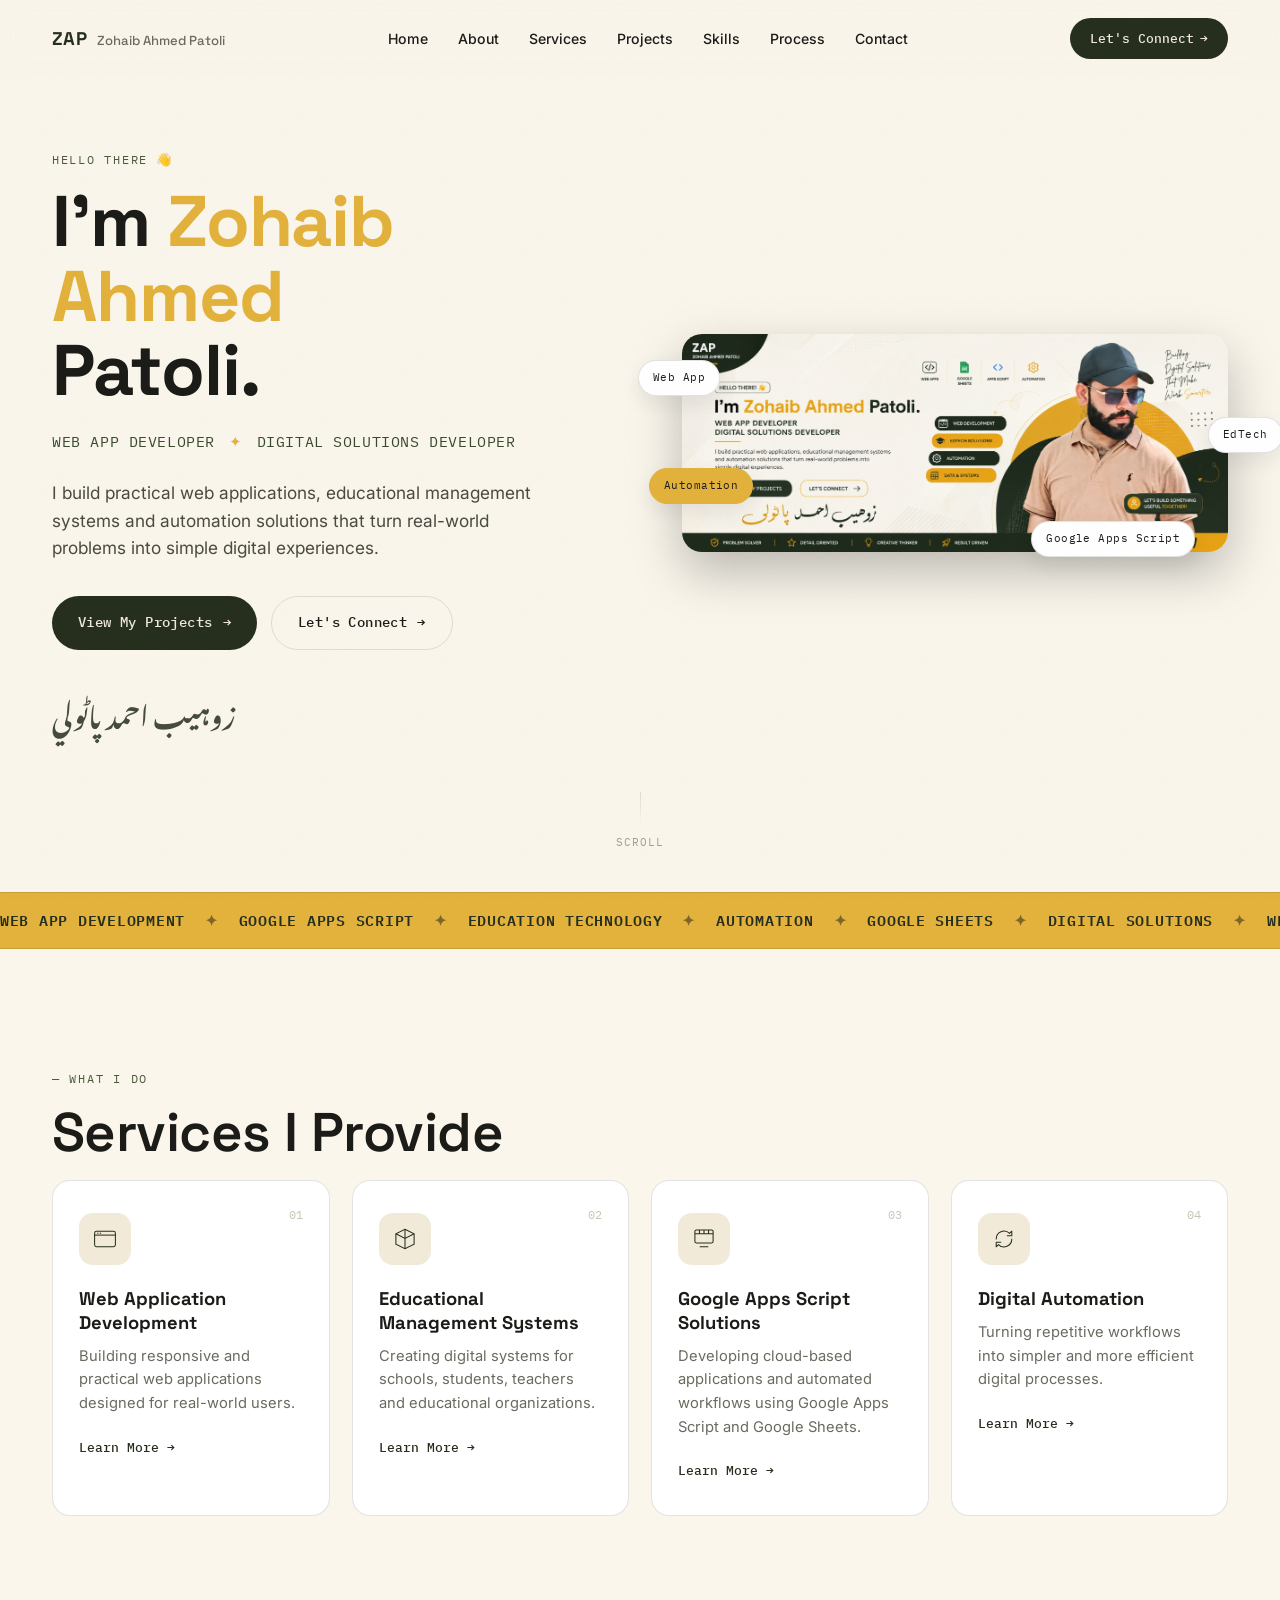
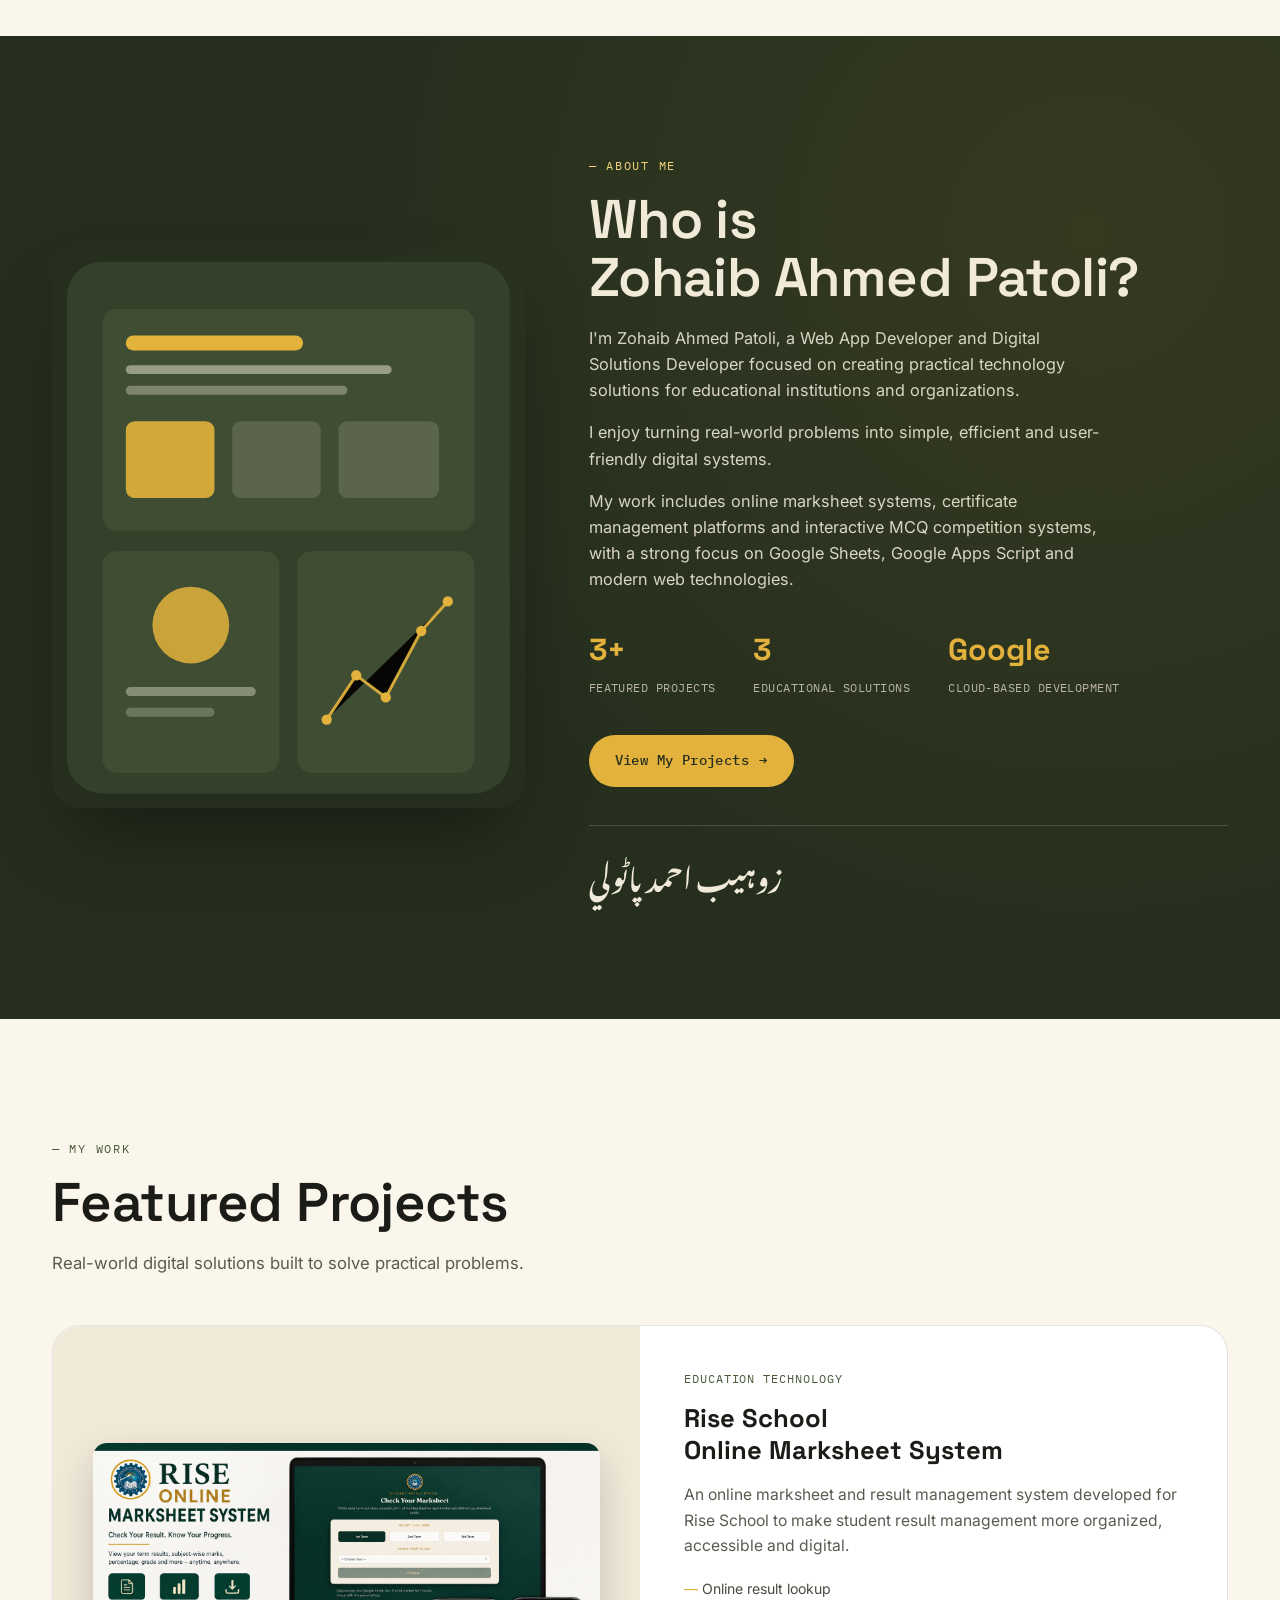
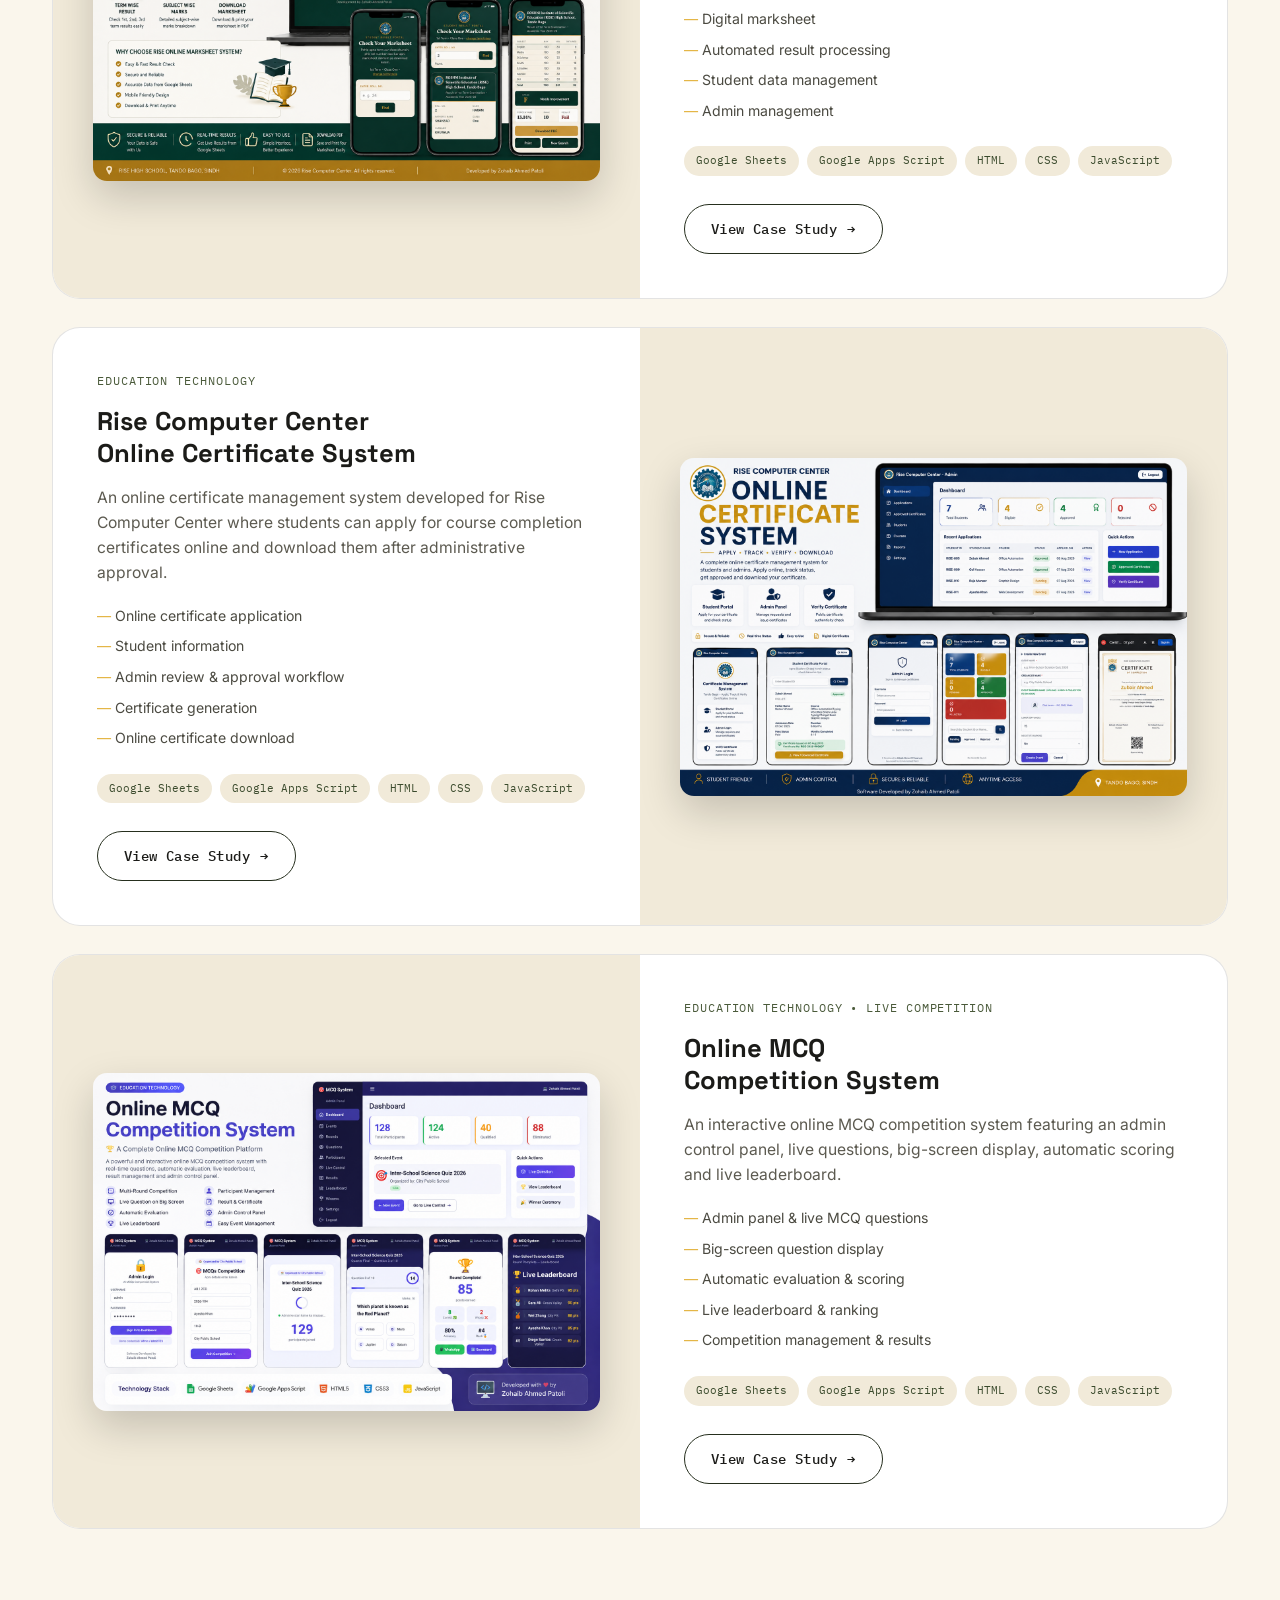
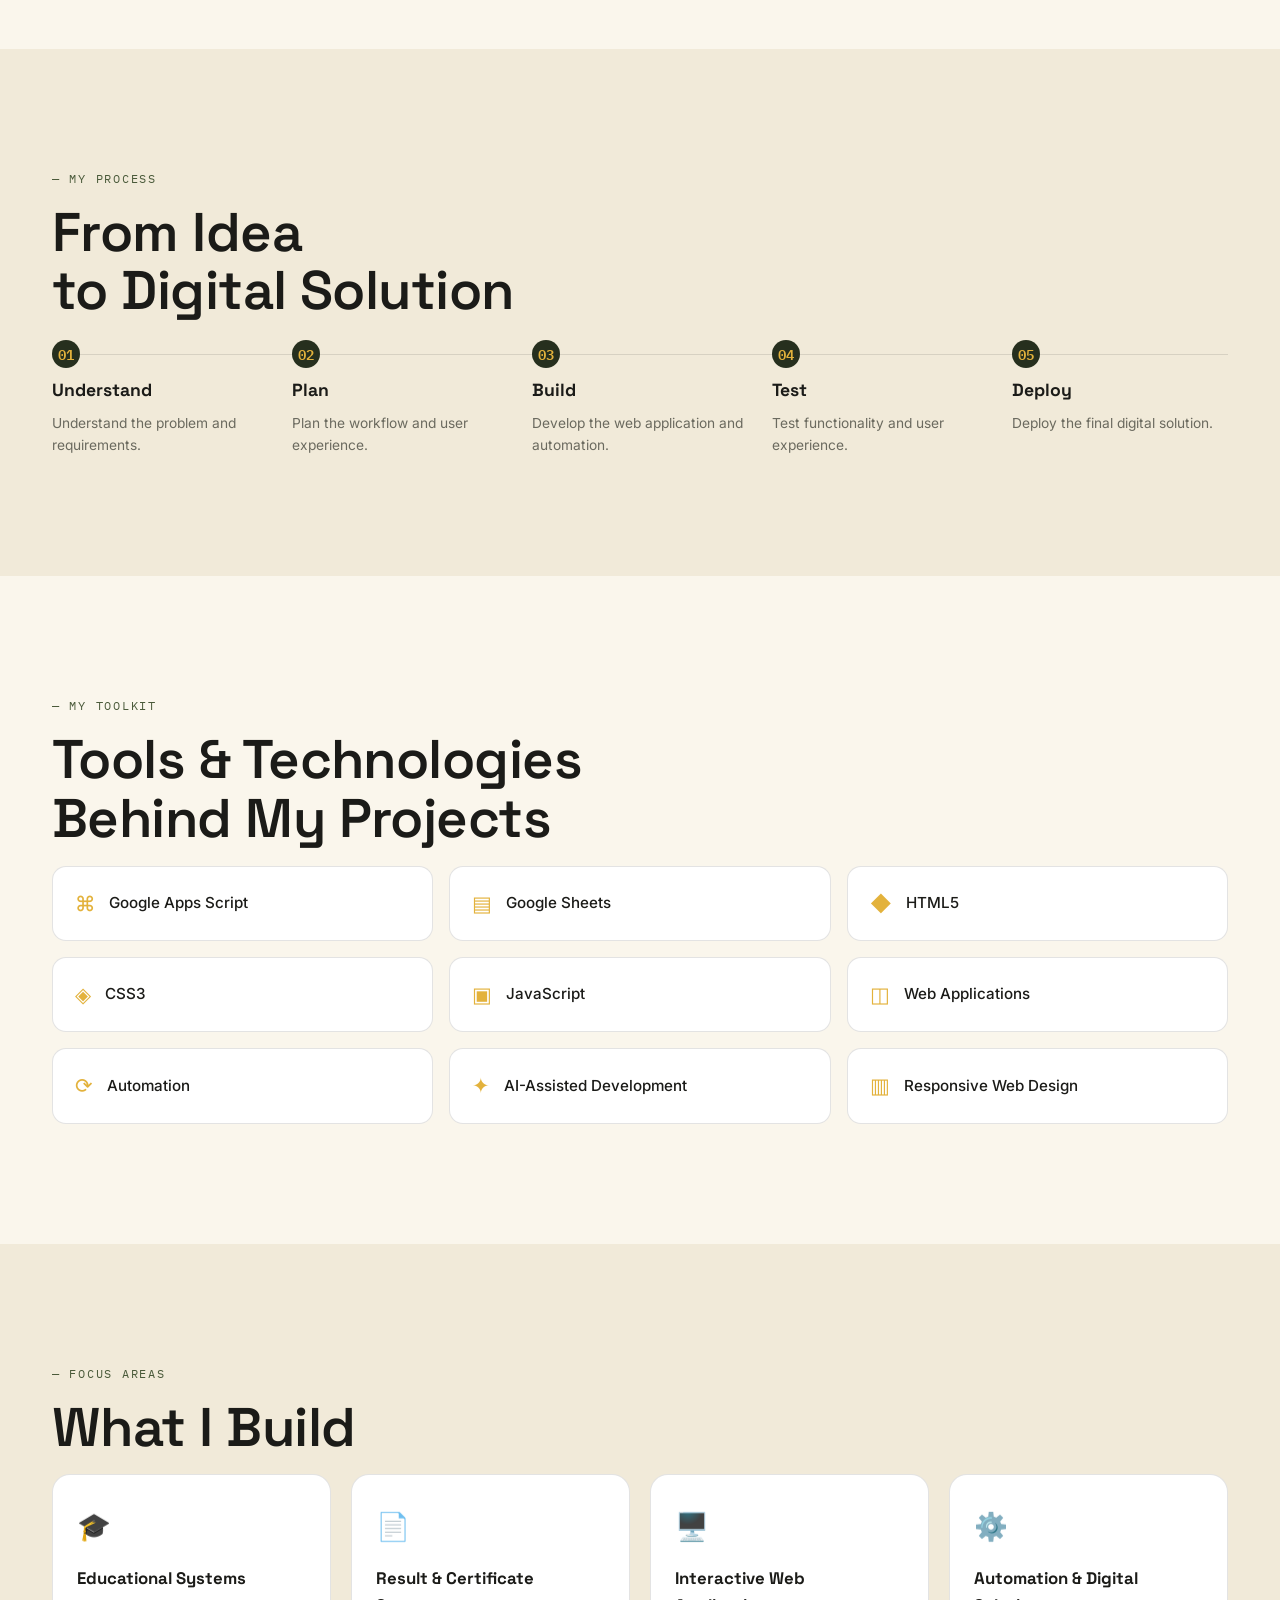
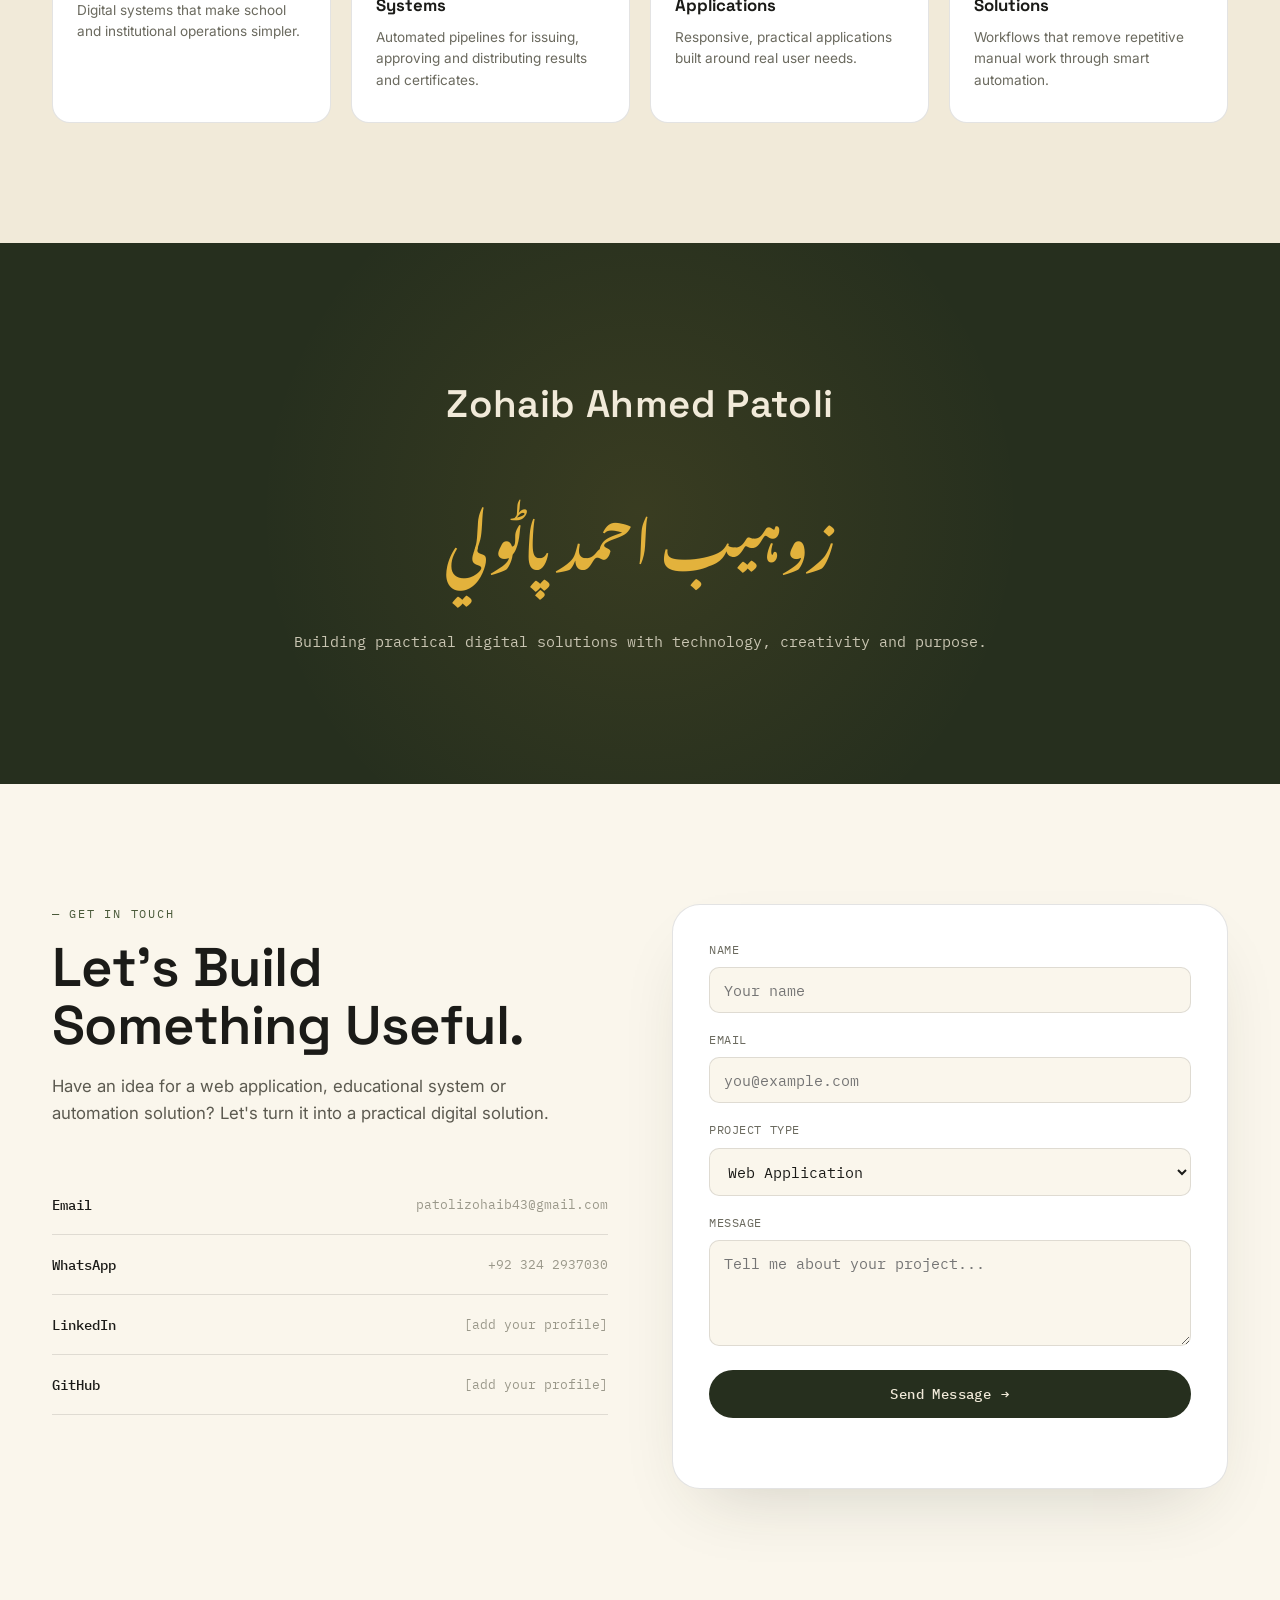
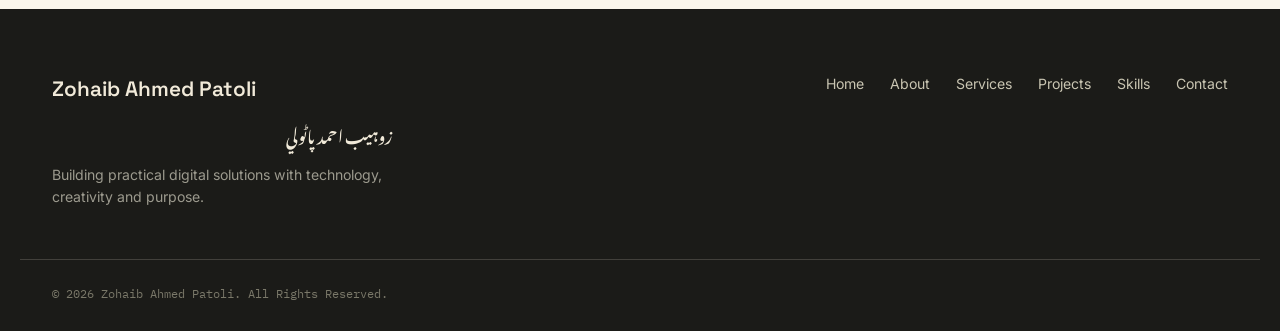
==== commit 78ef1cad: "Add files via upload" ====
--- a/index-4.html
+++ b/index-4.html
@@ -80,7 +80,7 @@
 
     <div class="hero-right" data-reveal>
       <div class="hero-visual" style="position:relative;">
-        <img src="images/banner.jpg" alt="Zohaib Ahmed Patoli — Web App Developer &amp; Digital Solutions Developer"
+        <img src="banner.jpg" alt="Zohaib Ahmed Patoli — Web App Developer &amp; Digital Solutions Developer"
              style="width:100%; height:auto; border-radius:20px; box-shadow:0 20px 50px rgba(0,0,0,0.25); display:block;">
 
         <span class="float-label fl-1">Web App</span>
@@ -239,7 +239,7 @@
       <!-- PROJECT 01 -->
       <article class="project-card" data-reveal>
         <div class="project-visual">
-          <img src="images/project-marksheet.png" alt="Rise Online Marksheet System screenshot"
+          <img src="project-marksheet.png" alt="Rise Online Marksheet System screenshot"
              style="width:100%; height:auto; border-radius:14px; box-shadow:0 16px 40px rgba(0,0,0,0.18); display:block;">
         </div>
         <div class="project-info">
@@ -263,7 +263,7 @@
       <!-- PROJECT 02 -->
       <article class="project-card project-card--reverse" data-reveal>
         <div class="project-visual">
-          <img src="images/project-certificate.png" alt="Rise Computer Center Online Certificate System screenshot"
+          <img src="project-certificate.png" alt="Rise Computer Center Online Certificate System screenshot"
              style="width:100%; height:auto; border-radius:14px; box-shadow:0 16px 40px rgba(0,0,0,0.18); display:block;">
         </div>
         <div class="project-info">
@@ -287,7 +287,7 @@
       <!-- PROJECT 03 -->
       <article class="project-card" data-reveal>
         <div class="project-visual">
-          <img src="images/project-mcq.png" alt="Online MCQ Competition System screenshot"
+          <img src="project-mcq.png" alt="Online MCQ Competition System screenshot"
              style="width:100%; height:auto; border-radius:14px; box-shadow:0 16px 40px rgba(0,0,0,0.18); display:block;">
         </div>
         <div class="project-info">
